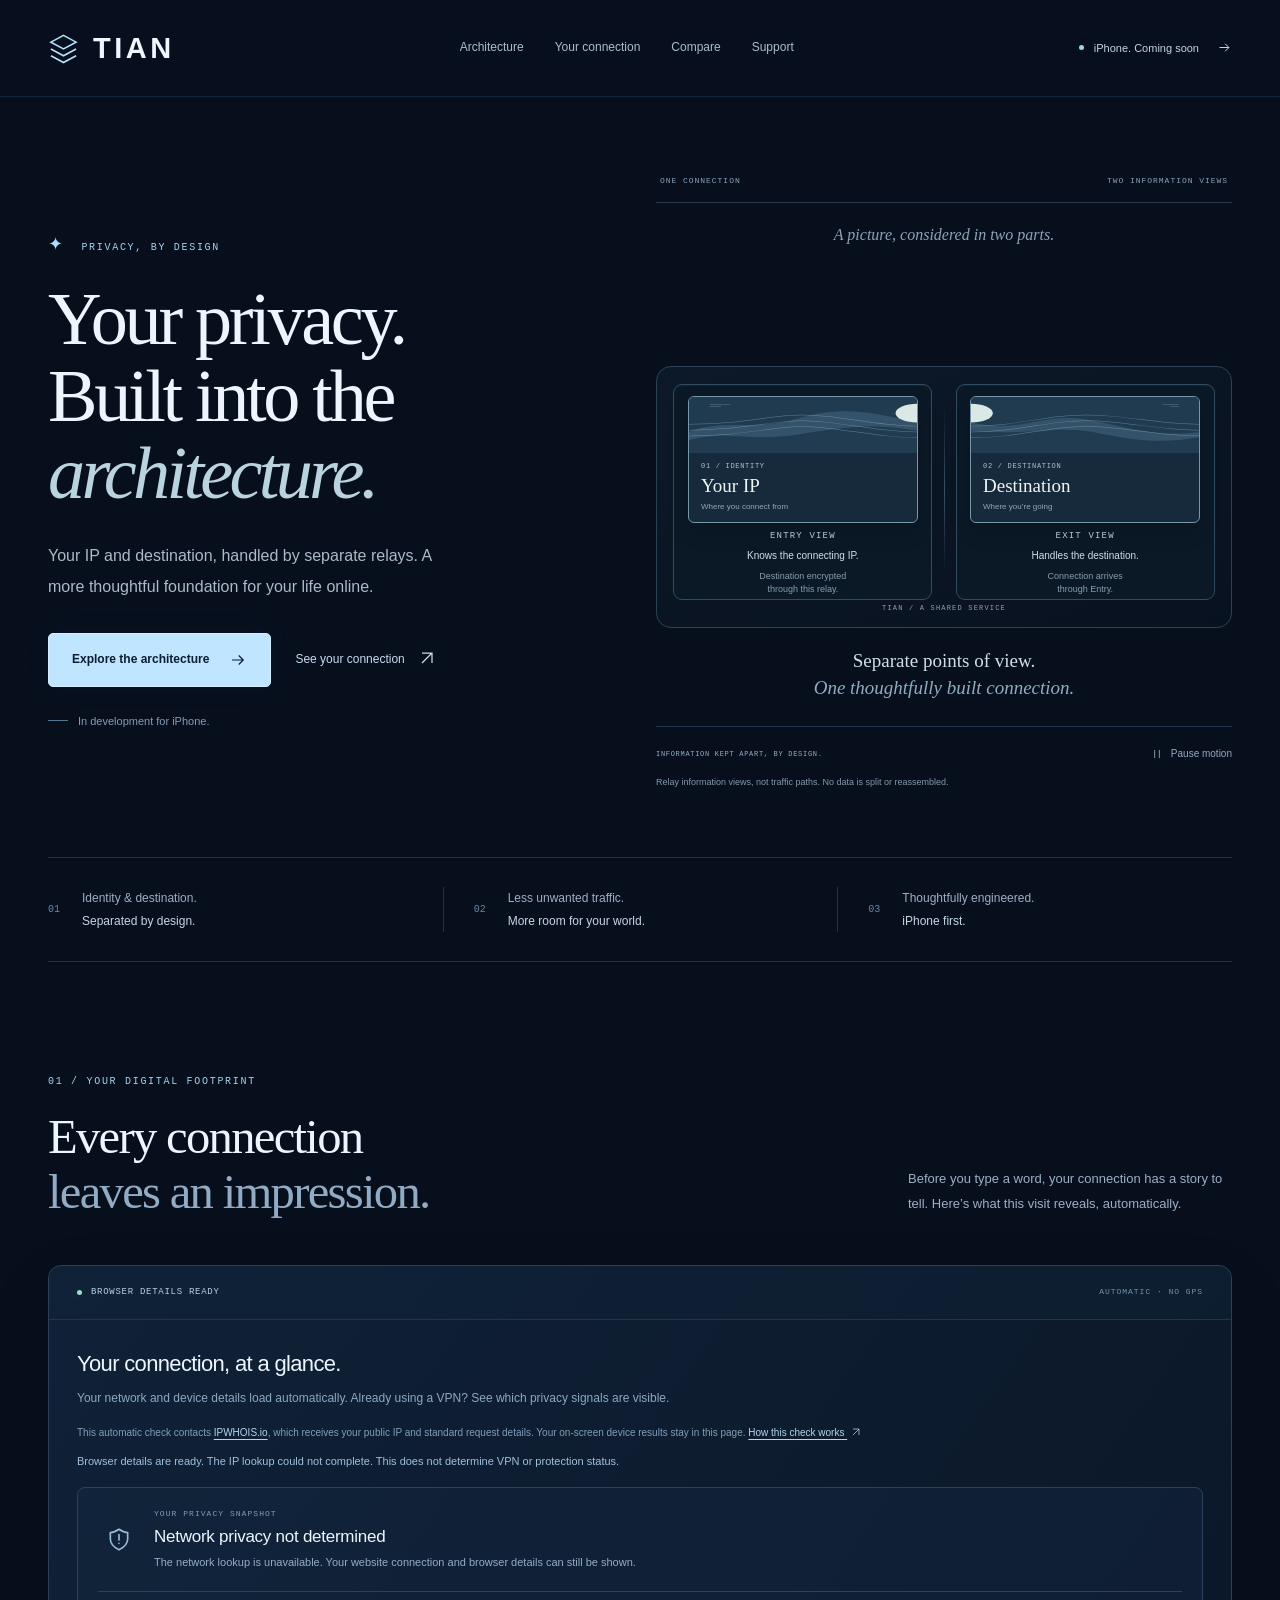
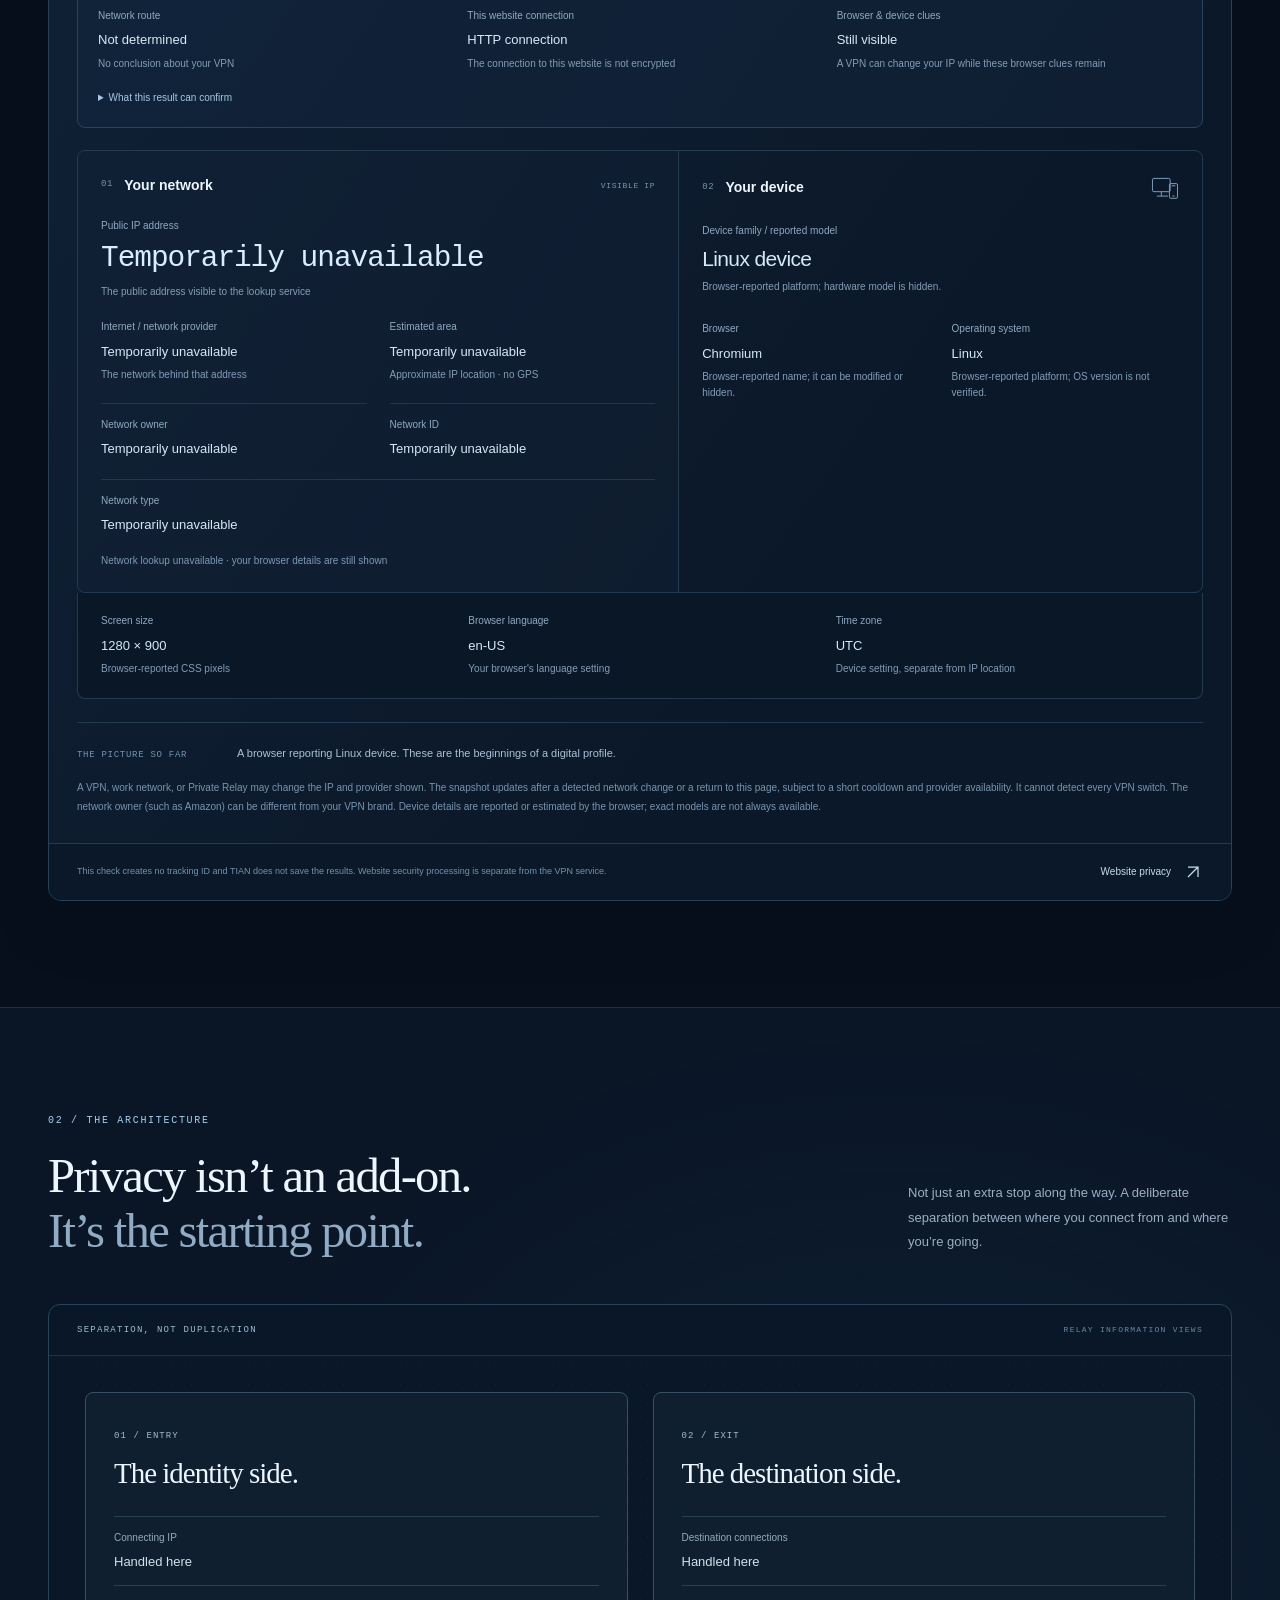
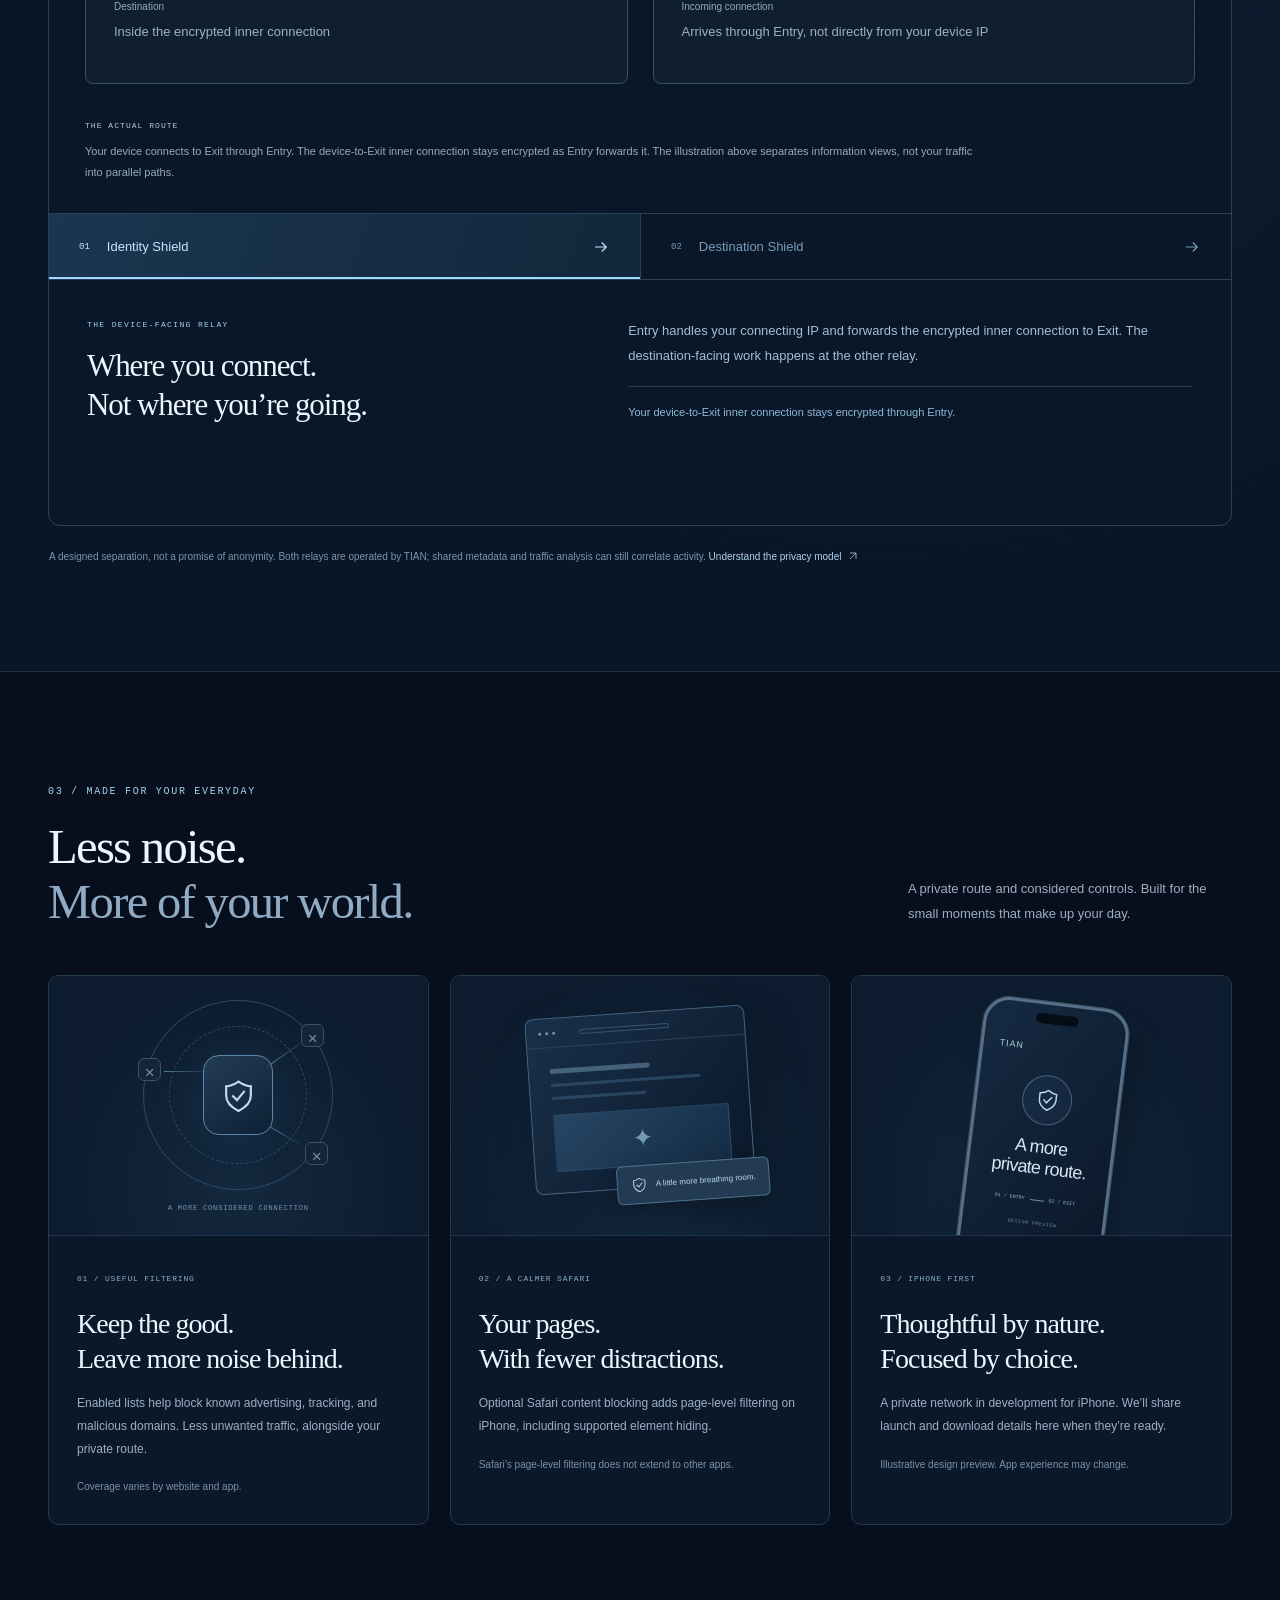
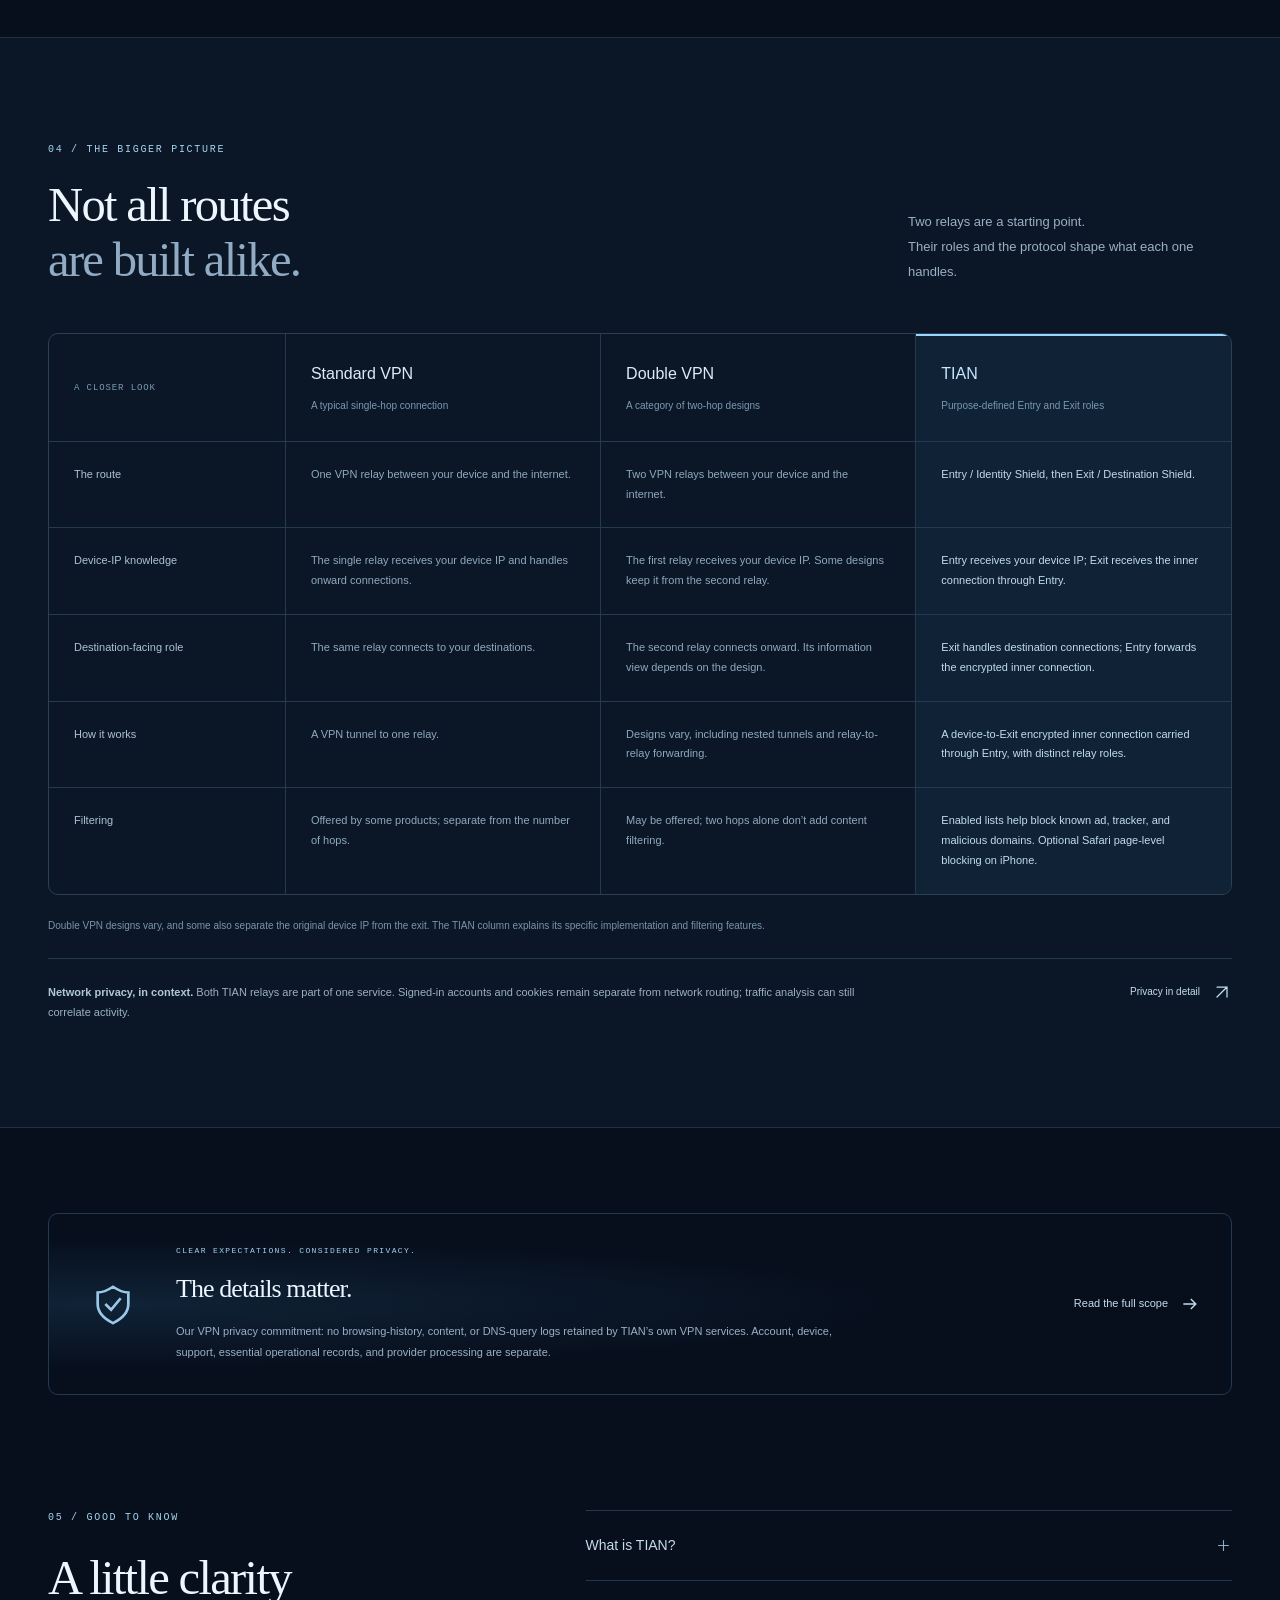
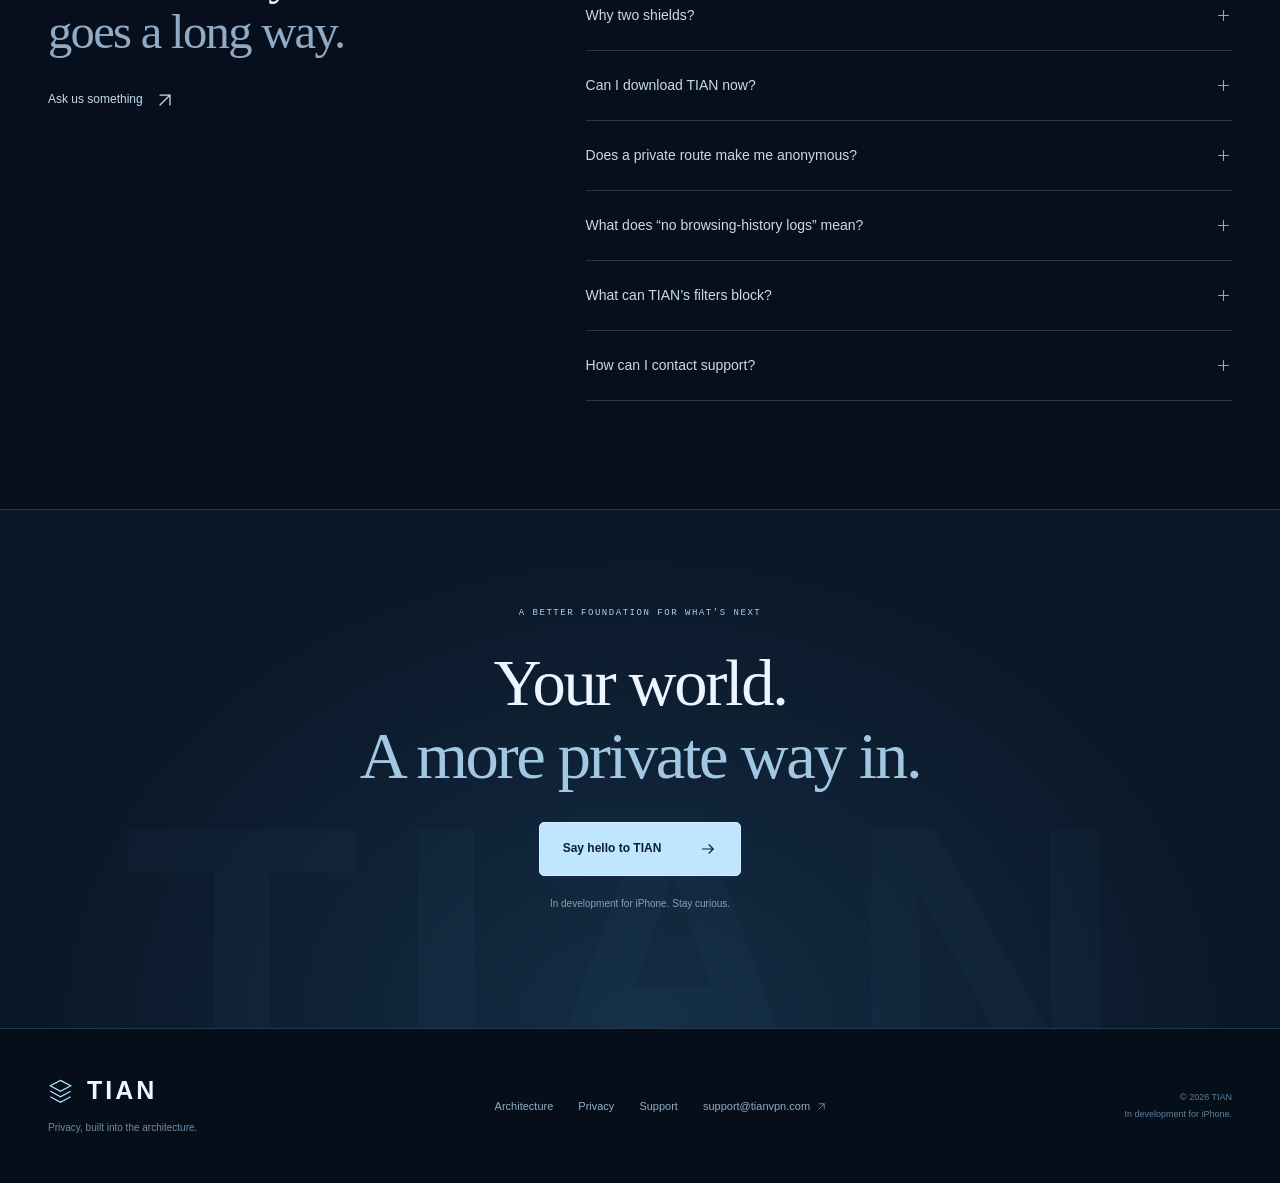
==== preview-information/index.html @ 60880a7f "Stage information-view animation and editorial typography for responsive QA" ====
<!doctype html>
<html lang="en"><head><meta name="robots" content="noindex,nofollow">
<meta charset="utf-8"><meta name="viewport" content="width=device-width,initial-scale=1"><meta name="theme-color" content="#070f1d">
<title>TIAN — Privacy, built into the architecture.</title><meta name="description" content="Your privacy, built into the architecture. Discover TIAN’s privacy-by-design network, in development for iPhone.">
<link rel="canonical" href="https://tianvpn.com/"><link rel="stylesheet" href="premium.css?v=20261021-4">
<script src="app.js?v=20261021-4" defer></script><script src="connection-device.js?v=20261021-4" defer></script><script src="connection-network.js?v=20261021-4" defer></script><script src="connection-relays.js?v=20261021-4" defer></script><script src="connection-privacy.js?v=20261021-4" defer></script><script src="connection-details.js?v=20261021-4" defer></script>
</head><body class="premium-home"><a class="skip" href="#main">Skip to content</a>
<header class="header"><div class="wrap header-inner"><a class="brand" href="./" aria-label="TIAN home"><span class="brand-mark"><svg viewBox="0 0 32 32" fill="none" aria-hidden="true"><path d="m16 3 13 7-13 7L3 10Z" stroke="currentColor" stroke-width="1.6"/><path d="m3 17 13 7 13-7M3 24l13 7 13-7" stroke="currentColor" stroke-width="1.6"/></svg></span><span>TIAN</span></a><nav class="main-nav" aria-label="Main navigation"><a href="#connection">Architecture</a><a href="#connection-details">Your connection</a><a href="#comparison">Compare</a><a href="support.html">Support</a></nav><a class="launch-status" href="#iphone"><i aria-hidden="true"></i>iPhone. Coming soon <svg viewBox="0 0 24 24" fill="none" stroke="currentColor" stroke-width="1.6" aria-hidden="true"><path d="M4 12h15m-6-6 6 6-6 6"/></svg></a><button class="nav-toggle" type="button" aria-expanded="false" aria-controls="mobile-nav" aria-label="Open navigation"><span></span><span></span></button></div><nav id="mobile-nav" class="mobile-nav" aria-label="Mobile navigation" hidden><a href="#connection">Architecture</a><a href="#connection-details">Your connection</a><a href="#comparison">Compare</a><a href="privacy.html">Privacy</a><a href="support.html">Support</a></nav></header>
<main id="main">
<section class="hero wrap" aria-labelledby="hero-title"><div class="hero-copy"><p class="eyebrow"><span class="tiny-spark" aria-hidden="true">✦</span> PRIVACY, BY DESIGN</p><h1 id="hero-title">Your privacy.<br>Built into the<br><em>architecture.</em></h1><p class="hero-lede">Your IP and destination, handled by separate relays. A more thoughtful foundation for your life online.</p><div class="actions"><a class="button" href="#connection">Explore the architecture <svg viewBox="0 0 24 24" fill="none" stroke="currentColor" stroke-width="1.6" aria-hidden="true"><path d="M4 12h15m-6-6 6 6-6 6"/></svg></a><a class="text-link" href="#connection-details">See your connection <span aria-hidden="true"><svg class="inline-arrow" width="14" height="14" viewBox="0 0 24 24" fill="none" stroke="currentColor" stroke-width="1.5" aria-hidden="true"><path d="M6 18 18 6M6 6h12v12"/></svg></span></a></div><p class="launch-note"><span class="line-mark"></span> In development for iPhone.</p></div>
<div class="hero-visual information-visual">
<figure class="information-story" aria-labelledby="information-title" aria-describedby="information-description information-caveat">
  <figcaption id="information-title" class="story-topline"><span>ONE CONNECTION</span><span>TWO INFORMATION VIEWS</span></figcaption>
  <div class="information-stage">
    <div class="story-source-label" aria-hidden="true">A picture, considered in two parts.</div>
    <div class="service-frame" aria-hidden="true"><span>TIAN / A SHARED SERVICE</span></div>
    <div class="knowledge-well well-entry"><span class="well-label">ENTRY VIEW</span><p>Knows the connecting IP.</p><small>Destination encrypted<br>through this relay.</small></div>
    <div class="knowledge-well well-exit"><span class="well-label">EXIT VIEW</span><p>Handles the destination.</p><small>Connection arrives<br>through Entry.</small></div>
    <div class="information-piece identity-piece">
      <div class="piece-picture" aria-hidden="true"><svg viewBox="0 0 220 125" preserveAspectRatio="none" fill="none"><path d="M-15 94c42-56 71-13 118-45s75-13 117 8v68H0Z" fill="#34536a"/><path d="M-15 107c50-43 66-2 124-25s79-18 111-7v50H0Z" fill="#213b51"/><path d="M0 61c52 0 79-21 110-21s74 25 110 25M0 74c50 0 80-21 110-21s74 25 110 25M0 87c50 0 80-21 110-21s74 25 110 25" stroke="#afcbd9" stroke-opacity=".45"/><path d="M220 15a21 21 0 0 0 0 42" fill="#dae8e6"/><path d="M20 16h20m-20 5h11" stroke="#c0d4dc" stroke-opacity=".4"/></svg></div>
      <div class="piece-copy"><span>01 / IDENTITY</span><strong>Your IP</strong><small>Where you connect from</small></div>
    </div>
    <div class="information-piece destination-piece">
      <div class="piece-picture" aria-hidden="true"><svg viewBox="0 0 220 125" preserveAspectRatio="none" fill="none"><path d="M0 57c48 25 68-23 111-7s63 45 124 24v51H0Z" fill="#34536a"/><path d="M0 75c50 13 82-13 120 4s66 30 112 4v42H0Z" fill="#213b51"/><path d="M0 65c45 0 73-25 110-25s72 21 110 21M0 78c45 0 73-25 110-25s72 21 110 21M0 91c45 0 73-25 110-25s72 21 110 21" stroke="#afcbd9" stroke-opacity=".45"/><path d="M0 15a21 21 0 0 1 0 42" fill="#dae8e6"/><path d="M185 16h15m-8 5h8" stroke="#c0d4dc" stroke-opacity=".4"/></svg></div>
      <div class="piece-copy"><span>02 / DESTINATION</span><strong>Destination</strong><small>Where you’re going</small></div>
    </div>
    <div class="story-divider" aria-hidden="true"></div>
  </div>
  <p id="information-description" class="story-summary">Separate points of view.<br><em>One thoughtfully built connection.</em></p>
</figure>
<div class="art-caption"><span>INFORMATION KEPT APART, BY DESIGN.</span><button class="motion-toggle" type="button" aria-pressed="false" hidden><svg viewBox="0 0 24 24" fill="none" stroke="currentColor" stroke-width="1.5" aria-hidden="true"><path d="M8 5v14M16 5v14"/></svg><span>Pause motion</span></button></div>
<p id="information-caveat" class="illustration-note">Relay information views, not traffic paths. No data is split or reassembled.</p>
</div>
</section>
<div class="principles wrap"><div><span>01</span><p>Identity &amp; destination.<br><strong>Separated by design.</strong></p></div><div><span>02</span><p>Less unwanted traffic.<br><strong>More room for your world.</strong></p></div><div><span>03</span><p>Thoughtfully engineered.<br><strong>iPhone first.</strong></p></div></div>
<section id="connection-details" class="connection-details wrap" aria-labelledby="details-title">
  <div class="details-heading">
    <div><p class="eyebrow">01 / YOUR DIGITAL FOOTPRINT</p><h2 id="details-title">Every connection<br><span>leaves an impression.</span></h2></div>
    <p>Before you type a word, your connection has a story to tell. Here’s what this visit reveals, automatically.</p>
  </div>
  <div class="details-card reveal">
    <div class="details-card-top"><span class="details-badge"><i aria-hidden="true"></i><span id="details-badge">LIVE CONNECTION CHECK</span></span><span class="details-card-label">AUTOMATIC · NO GPS</span></div>
    <div class="details-intro">
      <div><h3>Your connection, at a glance.</h3><p>Your network and device details load automatically. Already using a VPN? See which privacy signals are visible.</p></div>
      
    </div>
    <p id="details-disclosure" class="details-disclosure">This automatic check contacts <a href="https://ipwhois.io/privacy" rel="noreferrer">IPWHOIS.io</a>, which receives your public IP and standard request details. Your on-screen device results stay in this page. <a href="privacy.html#connection-preview">How this check works <svg class="inline-arrow" width="14" height="14" viewBox="0 0 24 24" fill="none" stroke="currentColor" stroke-width="1.5" aria-hidden="true"><path d="M6 18 18 6M6 6h12v12"/></svg></a></p>
    <p id="details-status" class="details-status" role="status" aria-live="polite" aria-atomic="true"></p>
    <div id="connection-results" class="connection-results" aria-busy="true">
      <div id="details-privacy" class="connection-privacy" data-tone="neutral" aria-labelledby="detail-privacy-label">
        <div class="privacy-summary-heading">
          <span class="privacy-symbol" aria-hidden="true"><svg width="26" height="26" viewBox="0 0 24 24" fill="none" stroke="currentColor" stroke-width="1.5" stroke-linecap="round" stroke-linejoin="round"><path d="M12 3c3 2 5 3 8 3v6c0 5-4 8-8 10-4-2-8-5-8-10V6c3 0 5-1 8-3Z"/><path d="M12 8v5m0 3h.01"/></svg></span>
          <div><p class="privacy-kicker">YOUR PRIVACY SNAPSHOT</p><h4 id="detail-privacy-label">Checking your network…</h4><p id="detail-privacy-summary">Reading the connection used for this visit.</p></div>
        </div>
        <dl class="privacy-signal-grid">
          <div><dt>Network route</dt><dd><span id="detail-route">Checking…</span><small id="detail-route-note">Looking for a recognized server or privacy service</small></dd></div>
          <div><dt>This website connection</dt><dd><span id="detail-transport">Checking…</span><small id="detail-transport-note"></small></dd></div>
          <div><dt>Browser &amp; device clues</dt><dd><span id="detail-clues">Checking…</span><small id="detail-clues-note"></small></dd></div>
        </dl>
        <details class="privacy-method"><summary>What this result can confirm</summary><p id="detail-evidence">Waiting for network details.</p><p>This snapshot identifies the route used for the IP lookup. VPN encryption, DNS, leak blocking, and traffic from other apps need separate checks. An ordinary provider address can also be used by a VPN.</p></details>
      </div>
      <div class="connection-snapshot">
        <div class="network-summary">
          <div class="signal-heading"><span class="signal-index">01</span><h4>Your network</h4><span class="signal-tag">VISIBLE IP</span></div>
          <dl class="network-details">
            <div class="signal-ip"><dt>Public IP address</dt><dd><span id="detail-ip">Checking…</span><small id="detail-ip-note">The public address visible to the lookup service</small></dd></div>
            <div><dt>Internet / network provider</dt><dd><span id="detail-provider">Checking…</span><small id="detail-provider-note">The network behind that address</small></dd></div>
            <div><dt>Estimated area</dt><dd><span id="detail-location">Checking…</span><small>Approximate IP location · no GPS</small></dd></div>
            <div class="network-metadata"><dt>Network owner</dt><dd id="detail-organization">Not available</dd></div>
            <div class="network-metadata"><dt>Network ID</dt><dd id="detail-asn">Not available</dd></div>
            <div class="network-metadata network-type"><dt>Network type</dt><dd id="detail-network-type">Not available</dd></div>
          </dl>
          <p id="details-network-status" class="network-status"></p>
        </div>
        <div class="device-summary">
          <div class="signal-heading"><span class="signal-index">02</span><h4>Your device</h4><svg width="38" height="32" viewBox="0 0 38 32" fill="none" stroke="currentColor" stroke-width="1.3" aria-hidden="true"><rect x="2" y="3" width="24" height="18" rx="2"/><path d="M8 27h15M14 21v6"/><rect x="25" y="10" width="11" height="20" rx="2"/><path d="M28 13h5M29 27h3"/></svg></div>
          <dl class="device-identity"><div><dt>Device family / reported model</dt><dd><span id="detail-device">Checking…</span><small id="detail-device-note">Shown when the browser supplies enough information</small></dd></div></dl>
          <dl class="device-basics">
            <div><dt>Browser</dt><dd><span id="detail-browser">Checking…</span><small id="detail-browser-note"></small></dd></div>
            <div><dt>Operating system</dt><dd><span id="detail-os">Checking…</span><small id="detail-os-note"></small></dd></div>
          </dl>
        </div>
      </div>
      <dl id="browser-details" class="browser-details">
        <div><dt>Screen size</dt><dd><span id="detail-screen">Checking…</span><small>Browser-reported CSS pixels</small></dd></div>
        <div><dt>Browser language</dt><dd><span id="detail-language">Checking…</span><small>Your browser's language setting</small></dd></div>
        <div><dt>Time zone</dt><dd><span id="detail-timezone">Checking…</span><small>Device setting, separate from IP location</small></dd></div>
      </dl>
      <div class="details-insight"><span class="signal-index">THE PICTURE SO FAR</span><p id="details-insight"></p></div>
      <p class="network-note">A VPN, work network, or Private Relay may change the IP and provider shown. The snapshot updates after a detected network change or a return to this page, subject to a short cooldown and provider availability. It cannot detect every VPN switch. The network owner (such as Amazon) can be different from your VPN brand. Device details are reported or estimated by the browser; exact models are not always available.</p>
    </div>
    <noscript><style>#connection-results{display:none!important}</style><p class="details-noscript">Enable JavaScript to see the automatic connection check. No lookup runs while JavaScript is disabled.</p></noscript>
    <div class="details-footnote"><p>This check creates no tracking ID and TIAN does not save the results. Website security processing is separate from the VPN service.</p><a class="text-link" href="privacy.html#connection-preview">Website privacy <svg class="inline-arrow" width="14" height="14" viewBox="0 0 24 24" fill="none" stroke="currentColor" stroke-width="1.5" aria-hidden="true"><path d="M6 18 18 6M6 6h12v12"/></svg></a></div>
  </div>
</section>
<section id="connection" class="architecture-section" aria-labelledby="architecture-title"><div class="wrap"><div class="section-heading"><div><p class="eyebrow">02 / THE ARCHITECTURE</p><h2 id="architecture-title">Privacy isn’t an add-on.<br><span>It’s the starting point.</span></h2></div><p>Not just an extra stop along the way. A deliberate separation between where you connect from and where you’re going.</p></div>
<div class="architecture-board reveal"><div class="route-topline"><span>SEPARATION, NOT DUPLICATION</span><span class="schematic-label">RELAY INFORMATION VIEWS</span></div>
<div class="knowledge-comparison">
  <div class="knowledge-card"><span class="knowledge-number">01 / ENTRY</span><h3>The identity side.</h3><dl><div><dt>Connecting IP</dt><dd>Handled here</dd></div><div><dt>Destination</dt><dd class="knowledge-muted">Inside the encrypted inner connection</dd></div></dl></div>
  <div class="knowledge-card"><span class="knowledge-number">02 / EXIT</span><h3>The destination side.</h3><dl><div><dt>Destination connections</dt><dd>Handled here</dd></div><div><dt>Incoming connection</dt><dd class="knowledge-muted">Arrives through Entry, not directly from your device IP</dd></div></dl></div>
</div><p class="transport-caption"><span>THE ACTUAL ROUTE</span>Your device connects to Exit through Entry. The device-to-Exit inner connection stays encrypted as Entry forwards it. The illustration above separates information views, not your traffic into parallel paths.</p>
<div class="architecture-tabs" role="tablist" aria-label="Explore each relay view"><button id="tab-entry" role="tab" type="button" aria-selected="true" aria-controls="architecture-panel" data-shield="entry"><span>01</span> Identity Shield <svg viewBox="0 0 24 24" fill="none" stroke="currentColor" stroke-width="1.6" aria-hidden="true"><path d="M4 12h15m-6-6 6 6-6 6"/></svg></button><button id="tab-exit" role="tab" type="button" aria-selected="false" tabindex="-1" aria-controls="architecture-panel" data-shield="exit"><span>02</span> Destination Shield <svg viewBox="0 0 24 24" fill="none" stroke="currentColor" stroke-width="1.6" aria-hidden="true"><path d="M4 12h15m-6-6 6 6-6 6"/></svg></button></div>
<div id="architecture-panel" class="architecture-panel" role="tabpanel" tabindex="0" aria-labelledby="tab-entry"><div><p class="eyebrow" id="shield-kicker">THE DEVICE-FACING RELAY</p><h3 id="shield-title">Where you connect.<br>Not where you’re going.</h3></div><div><p id="shield-description">Entry handles your connecting IP and forwards the encrypted inner connection to Exit. The destination-facing work happens at the other relay.</p><p class="shield-detail" id="shield-detail">Your device-to-Exit inner connection stays encrypted through Entry.</p></div></div></div>
<p class="architecture-boundary">A designed separation, not a promise of anonymity. Both relays are operated by TIAN; shared metadata and traffic analysis can still correlate activity. <a href="privacy.html#vpn-privacy">Understand the privacy model <svg class="inline-arrow" width="14" height="14" viewBox="0 0 24 24" fill="none" stroke="currentColor" stroke-width="1.5" aria-hidden="true"><path d="M6 18 18 6M6 6h12v12"/></svg></a></p></div></section>
<section id="iphone" class="experience wrap" aria-labelledby="experience-title"><div class="section-heading"><div><p class="eyebrow">03 / MADE FOR YOUR EVERYDAY</p><h2 id="experience-title">Less noise.<br><span>More of your world.</span></h2></div><p>A private route and considered controls. Built for the small moments that make up your day.</p></div><div class="experience-grid"><article class="feature-card feature-primary reveal"><div class="feature-art filter-art" aria-hidden="true"><div class="filter-orbit"></div><div class="filter-core"><svg viewBox="0 0 24 24" fill="none" stroke="currentColor" stroke-width="1.4" aria-hidden="true"><path d="M12 3c3 2 5 3 8 3v6c0 5-4 8-8 10-4-2-8-5-8-10V6c3 0 5-1 8-3Z"/><path d="m8 12 3 3 5-6"/></svg></div><span class="filter-dot dot-a">×</span><span class="filter-dot dot-b">×</span><span class="filter-dot dot-c">×</span><span class="filter-line line-a"></span><span class="filter-line line-b"></span><span class="filter-line line-c"></span><span class="filter-label">A MORE CONSIDERED CONNECTION</span></div><div class="feature-copy"><span class="feature-index">01 / USEFUL FILTERING</span><h3>Keep the good.<br>Leave more noise behind.</h3><p>Enabled lists help block known advertising, tracking, and malicious domains. Less unwanted traffic, alongside your private route.</p><small>Coverage varies by website and app.</small></div></article><article class="feature-card reveal"><div class="feature-art safari-art" aria-hidden="true"><div class="browser-sketch"><div class="sketch-toolbar"><i></i><i></i><i></i><span></span></div><div class="sketch-body"><span class="sketch-heading"></span><span class="sketch-line"></span><span class="sketch-line short"></span><div class="sketch-picture"><span>✦</span></div></div><div class="sketch-clean"><svg viewBox="0 0 24 24" fill="none" stroke="currentColor" stroke-width="1.4" aria-hidden="true"><path d="M12 3c3 2 5 3 8 3v6c0 5-4 8-8 10-4-2-8-5-8-10V6c3 0 5-1 8-3Z"/><path d="m8 12 3 3 5-6"/></svg><span>A little more breathing room.</span></div></div></div><div class="feature-copy"><span class="feature-index">02 / A CALMER SAFARI</span><h3>Your pages.<br>With fewer distractions.</h3><p>Optional Safari content blocking adds page-level filtering on iPhone, including supported element hiding.</p><small>Safari’s page-level filtering does not extend to other apps.</small></div></article><article class="feature-card phone-feature reveal"><div class="feature-art phone-art" aria-hidden="true"><div class="mini-phone"><div class="mini-island"></div><span class="mini-brand">TIAN</span><div class="mini-shield"><svg viewBox="0 0 24 24" fill="none" stroke="currentColor" stroke-width="1.4" aria-hidden="true"><path d="M12 3c3 2 5 3 8 3v6c0 5-4 8-8 10-4-2-8-5-8-10V6c3 0 5-1 8-3Z"/><path d="m8 12 3 3 5-6"/></svg></div><p>A more<br>private route.</p><div class="mini-relays"><span>01 / ENTRY</span><i></i><span>02 / EXIT</span></div><span class="mini-foot">DESIGN PREVIEW</span></div></div><div class="feature-copy"><span class="feature-index">03 / IPHONE FIRST</span><h3>Thoughtful by nature.<br>Focused by choice.</h3><p>A private network in development for iPhone. We’ll share launch and download details here when they’re ready.</p><small>Illustrative design preview. App experience may change.</small></div></article></div></section>
<section id="comparison" class="comparison-section" aria-labelledby="comparison-title"><div class="wrap"><div class="section-heading"><div><p class="eyebrow">04 / THE BIGGER PICTURE</p><h2 id="comparison-title">Not all routes<br><span>are built alike.</span></h2></div><p>Two relays are a starting point.<br>Their roles and the protocol shape what each one handles.</p></div><div class="comparison-table-wrap"><table class="comparison-table" role="table" aria-describedby="comparison-note"><caption>TIAN, standard single-hop VPNs, and double VPN designs</caption><thead role="rowgroup"><tr role="row"><th role="columnheader" scope="col">A closer look</th><th role="columnheader" scope="col" id="compare-standard">Standard VPN<small>A typical single-hop connection</small></th><th role="columnheader" scope="col" id="compare-double">Double VPN<small>A category of two-hop designs</small></th><th role="columnheader" scope="col" id="compare-tian" class="compare-tian">TIAN<small>Purpose-defined Entry and Exit roles</small></th></tr></thead><tbody role="rowgroup"><tr role="row"><th role="rowheader" scope="row" id="compare-row-route">The route</th><td role="cell" headers="compare-standard compare-row-route" data-label="Standard VPN" class="compare-standard">One VPN relay between your device and the internet.</td><td role="cell" headers="compare-double compare-row-route" data-label="Double VPN" class="compare-double">Two VPN relays between your device and the internet.</td><td role="cell" headers="compare-tian compare-row-route" data-label="TIAN" class="compare-tian">Entry / Identity Shield, then Exit / Destination Shield.</td></tr><tr role="row"><th role="rowheader" scope="row" id="compare-row-device">Device-IP knowledge</th><td role="cell" headers="compare-standard compare-row-device" data-label="Standard VPN" class="compare-standard">The single relay receives your device IP and handles onward connections.</td><td role="cell" headers="compare-double compare-row-device" data-label="Double VPN" class="compare-double">The first relay receives your device IP. Some designs keep it from the second relay.</td><td role="cell" headers="compare-tian compare-row-device" data-label="TIAN" class="compare-tian">Entry receives your device IP; Exit receives the inner connection through Entry.</td></tr><tr role="row"><th role="rowheader" scope="row" id="compare-row-destination">Destination-facing role</th><td role="cell" headers="compare-standard compare-row-destination" data-label="Standard VPN" class="compare-standard">The same relay connects to your destinations.</td><td role="cell" headers="compare-double compare-row-destination" data-label="Double VPN" class="compare-double">The second relay connects onward. Its information view depends on the design.</td><td role="cell" headers="compare-tian compare-row-destination" data-label="TIAN" class="compare-tian">Exit handles destination connections; Entry forwards the encrypted inner connection.</td></tr><tr role="row"><th role="rowheader" scope="row" id="compare-row-design">How it works</th><td role="cell" headers="compare-standard compare-row-design" data-label="Standard VPN" class="compare-standard">A VPN tunnel to one relay.</td><td role="cell" headers="compare-double compare-row-design" data-label="Double VPN" class="compare-double">Designs vary, including nested tunnels and relay-to-relay forwarding.</td><td role="cell" headers="compare-tian compare-row-design" data-label="TIAN" class="compare-tian">A device-to-Exit encrypted inner connection carried through Entry, with distinct relay roles.</td></tr><tr role="row"><th role="rowheader" scope="row" id="compare-row-filtering">Filtering</th><td role="cell" headers="compare-standard compare-row-filtering" data-label="Standard VPN" class="compare-standard">Offered by some products; separate from the number of hops.</td><td role="cell" headers="compare-double compare-row-filtering" data-label="Double VPN" class="compare-double">May be offered; two hops alone don’t add content filtering.</td><td role="cell" headers="compare-tian compare-row-filtering" data-label="TIAN" class="compare-tian">Enabled lists help block known ad, tracker, and malicious domains. Optional Safari page-level blocking on iPhone.</td></tr></tbody></table></div><p id="comparison-note" class="comparison-note">Double VPN designs vary, and some also separate the original device IP from the exit. The TIAN column explains its specific implementation and filtering features.</p><div class="comparison-context"><p><strong>Network privacy, in context.</strong> Both TIAN relays are part of one service. Signed-in accounts and cookies remain separate from network routing; traffic analysis can still correlate activity.</p><a class="text-link" href="privacy.html#vpn-privacy">Privacy in detail <svg class="icon" width="16" height="16" viewBox="0 0 24 24" fill="none" stroke="currentColor" stroke-width="1.5" stroke-linecap="round" stroke-linejoin="round" aria-hidden="true"><path d="M6 18 18 6M6 6h12v12"/></svg></a></div></div></section>
<section class="privacy-promise wrap reveal" aria-labelledby="promise-title"><span class="promise-icon"><svg viewBox="0 0 24 24" fill="none" stroke="currentColor" stroke-width="1.4" aria-hidden="true"><path d="M12 3c3 2 5 3 8 3v6c0 5-4 8-8 10-4-2-8-5-8-10V6c3 0 5-1 8-3Z"/><path d="m8 12 3 3 5-6"/></svg></span><div><p class="eyebrow">CLEAR EXPECTATIONS. CONSIDERED PRIVACY.</p><h2 id="promise-title">The details matter.</h2><p>Our VPN privacy commitment: no browsing-history, content, or DNS-query logs retained by TIAN’s own VPN services. Account, device, support, essential operational records, and provider processing are separate.</p></div><a class="text-link" href="privacy.html#vpn-privacy">Read the full scope <svg viewBox="0 0 24 24" fill="none" stroke="currentColor" stroke-width="1.6" aria-hidden="true"><path d="M4 12h15m-6-6 6 6-6 6"/></svg></a></section>
<section id="questions" class="faq wrap" aria-labelledby="faq-title"><div class="faq-heading"><p class="eyebrow">05 / GOOD TO KNOW</p><h2 id="faq-title">A little clarity<br><span>goes a long way.</span></h2><a class="text-link" href="support.html">Ask us something <svg class="icon " width="24" height="24" viewBox="0 0 24 24" fill="none" stroke="currentColor" stroke-width="1.5" stroke-linecap="round" stroke-linejoin="round" aria-hidden="true"><path d="M6 18 18 6M6 6h12v12"/></svg></a></div><div class="questions">
<details><summary>What is TIAN? <svg class="icon " width="24" height="24" viewBox="0 0 24 24" fill="none" stroke="currentColor" stroke-width="1.5" stroke-linecap="round" stroke-linejoin="round" aria-hidden="true"><path d="M12 5v14M5 12h14"/></svg></summary><p>TIAN is a private network in development for iPhone. Its two-shield design separates the entry and exit roles of your internet connection.</p></details>
<details><summary>Why two shields? <svg class="icon " width="24" height="24" viewBox="0 0 24 24" fill="none" stroke="currentColor" stroke-width="1.5" stroke-linecap="round" stroke-linejoin="round" aria-hidden="true"><path d="M12 5v14M5 12h14"/></svg></summary><p>Identity Shield / Entry handles the device-facing connection. Destination Shield / Exit handles connections onward to the internet. The device-to-Exit inner connection remains encrypted as Entry forwards it. This separates the information each relay needs for its role.</p></details>
<details><summary>Can I download TIAN now? <svg class="icon " width="24" height="24" viewBox="0 0 24 24" fill="none" stroke="currentColor" stroke-width="1.5" stroke-linecap="round" stroke-linejoin="round" aria-hidden="true"><path d="M12 5v14M5 12h14"/></svg></summary><p>TIAN is in development for iPhone. We’ll share the public launch date and download details here when they’re ready.</p></details>
<details><summary>Does a private route make me anonymous? <svg class="icon " width="24" height="24" viewBox="0 0 24 24" fill="none" stroke="currentColor" stroke-width="1.5" stroke-linecap="round" stroke-linejoin="round" aria-hidden="true"><path d="M12 5v14M5 12h14"/></svg></summary><p>A private network route separates network information. Signed-in accounts, cookies, and browser characteristics are separate ways websites recognize you. Both TIAN relays are part of one service, and traffic analysis can still correlate activity. Our <a href="privacy.html">privacy overview</a> explains this context.</p></details>
<details><summary>What does “no browsing-history logs” mean? <svg class="icon " width="24" height="24" viewBox="0 0 24 24" fill="none" stroke="currentColor" stroke-width="1.5" stroke-linecap="round" stroke-linejoin="round" aria-hidden="true"><path d="M12 5v14M5 12h14"/></svg></summary><p>It refers to browsing-history, content, and DNS-query logs retained by TIAN’s own VPN services. Account, device, support, and essential operational records are separate. External service providers handle the information needed to deliver their services under their own policies. See <a href="privacy.html#vpn-privacy">the full scope</a>.</p></details>
<details><summary>What can TIAN’s filters block? <svg class="icon " width="24" height="24" viewBox="0 0 24 24" fill="none" stroke="currentColor" stroke-width="1.5" stroke-linecap="round" stroke-linejoin="round" aria-hidden="true"><path d="M12 5v14M5 12h14"/></svg></summary><p>Enabled domain lists help block connections to known advertising, tracking, and malicious domains. Coverage varies by website and app. Optional Safari content blocking adds page-request filtering and supported element hiding in Safari on iPhone. It does not add Safari’s page-level filtering to Chrome or other apps.</p></details>
<details><summary>How can I contact support? <svg class="icon " width="24" height="24" viewBox="0 0 24 24" fill="none" stroke="currentColor" stroke-width="1.5" stroke-linecap="round" stroke-linejoin="round" aria-hidden="true"><path d="M12 5v14M5 12h14"/></svg></summary><p>Email <a href="mailto:support@tianvpn.com">support@tianvpn.com</a>. Existing testers can include their app build, iOS version, and the error shown. Please leave out passwords, recovery codes, payment details, and browsing history.</p></details>
</div></section>
<section class="closing"><div class="wrap"><p class="eyebrow">A BETTER FOUNDATION FOR WHAT’S NEXT</p><h2>Your world.<br><span>A more private way in.</span></h2><a class="button" href="support.html">Say hello to TIAN <svg viewBox="0 0 24 24" fill="none" stroke="currentColor" stroke-width="1.6" aria-hidden="true"><path d="M4 12h15m-6-6 6 6-6 6"/></svg></a><p class="closing-note">In development for iPhone. Stay curious.</p></div><span class="closing-watermark" aria-hidden="true">TIAN</span></section>
</main><footer class="footer"><div class="wrap footer-inner"><div><a class="brand" href="./" aria-label="TIAN home"><span class="brand-mark"><svg viewBox="0 0 32 32" fill="none" aria-hidden="true"><path d="m16 3 13 7-13 7L3 10Z" stroke="currentColor" stroke-width="1.6"/><path d="m3 17 13 7 13-7M3 24l13 7 13-7" stroke="currentColor" stroke-width="1.6"/></svg></span>TIAN</a><p>Privacy, built into the architecture.</p></div><nav aria-label="Footer navigation"><a href="#connection">Architecture</a><a href="privacy.html">Privacy</a><a href="support.html">Support</a><a href="mailto:support@tianvpn.com">support@tianvpn.com <svg class="inline-arrow" width="14" height="14" viewBox="0 0 24 24" fill="none" stroke="currentColor" stroke-width="1.5" aria-hidden="true"><path d="M6 18 18 6M6 6h12v12"/></svg></a></nav><p class="copyright">© 2026 TIAN<br>In development for iPhone.</p></div></footer></body></html>
---- preview-information/premium.css ----
/* TIAN / Architecture edition. All artwork and motion are local, with no external assets. */
:root{--bg:#070f1d;--surface:#0c192b;--panel:#101f32;--text:#edf6ff;--muted:#9cafc4;--faint:#718ba5;--blue:#9ed7ff;--line:#203249;--mono:ui-monospace,SFMono-Regular,Consolas,monospace;color-scheme:dark}
*{box-sizing:border-box}html{scroll-behavior:smooth;scroll-padding-top:106px}body{margin:0;background:var(--bg);color:var(--text);font:15px/1.65 -apple-system,BlinkMacSystemFont,"Segoe UI",sans-serif;-webkit-font-smoothing:antialiased}button,a{-webkit-tap-highlight-color:transparent}button,input{font:inherit}button{color:inherit}a{color:inherit;text-decoration:none}button,a,summary{touch-action:manipulation}button{cursor:pointer}button:disabled{cursor:wait}svg{vertical-align:middle;flex-shrink:0}button svg,.button svg,.text-link svg{width:20px;height:20px}p,h1,h2,h3,h4{margin:0}p{color:var(--muted)}a:focus-visible,button:focus-visible,summary:focus-visible,[tabindex]:focus-visible{outline:2px solid var(--blue);outline-offset:6px;border-radius:4px}::selection{background:#70baff;color:#061222}[hidden]{display:none!important}.wrap{width:min(1240px,calc(100% - 96px));margin-inline:auto}.skip{position:fixed;top:8px;left:8px;transform:translateY(-160%);z-index:100;padding:12px 20px;background:var(--blue);color:var(--bg)}.skip:focus{transform:none}
.header{position:relative;z-index:20;border-bottom:1px solid #14253b;background:#070f1de8}.header-inner{height:96px;display:flex;align-items:center;gap:40px;justify-content:space-between}.brand{display:inline-flex;align-items:center;gap:14px;font-size:29px;font-weight:650;letter-spacing:.12em;color:#eef6ff;line-height:1}.brand-mark svg{width:31px;height:34px;color:#b5e4ff}.main-nav{display:flex;align-items:center;gap:31px;margin-left:auto;margin-right:auto}.main-nav a{font-size:12px;color:#aabed0;position:relative}.main-nav a:after{content:"";position:absolute;bottom:-8px;left:0;width:100%;height:1px;background:var(--blue);transform:scaleX(0);transform-origin:left;transition:transform .25s}.main-nav a:hover{color:white}.main-nav a:hover:after{transform:scaleX(1)}.launch-status{display:flex;align-items:center;gap:10px;font-size:11px;white-space:nowrap;color:#c3d6e6;padding:10px 0}.launch-status i,.details-badge i{height:5px;width:5px;background:#9fdbcb;border-radius:50%;box-shadow:0 0 12px #7ae6c233}.launch-status svg{width:15px;height:15px;margin-left:8px}.nav-toggle{display:none;background:transparent;border:0;width:42px;height:42px;padding:10px}.nav-toggle span{display:block;height:1px;background:#d2e9f7;margin:6px 0;transition:transform .2s}.mobile-nav{padding:12px 24px 24px;border-top:1px solid var(--line)}.mobile-nav a{display:block;padding:11px 0;color:var(--muted)}
.eyebrow{font:10px/1.6 var(--mono);letter-spacing:.17em;color:#a4d2ef;margin-bottom:25px}.tiny-spark{font:18px/1 sans-serif;display:inline-block;margin-right:9px;color:#acdeff}.hero{display:grid;grid-template-columns:1fr 1fr;align-items:center;gap:0;padding-block:82px 56px;min-height:690px;position:relative}.hero-copy{z-index:2}.hero h1{font-size:clamp(55px,5.65vw,82px);font-weight:460;line-height:1.055;letter-spacing:-.065em;max-width:650px}.hero h1 em{font-style:normal;background:linear-gradient(100deg,#e0f2ff 5%,#9dd6ff 60%,#6ca5e0);-webkit-background-clip:text;background-clip:text;color:transparent}.hero-lede{font-size:16px;line-height:1.9;max-width:410px;margin-top:29px;color:#a4b9cd}.actions{display:flex;align-items:center;gap:24px;flex-wrap:wrap;margin-top:31px}.button{display:inline-flex;align-items:center;justify-content:center;gap:20px;padding:16px 23px;background:#c0e5ff;color:#0b1d32;border:1px solid #d4edff;border-radius:5px;font-size:12px;font-weight:620;box-shadow:0 0 30px #79bfff0b;transition:background .2s,transform .2s,box-shadow .2s}.button:hover{background:#e4f4ff;transform:translateY(-2px);box-shadow:0 5px 25px #66acdd20}.button svg{width:18px;height:18px}.text-link{display:inline-flex;align-items:center;gap:12px;font-size:12px;color:#c5dcee;line-height:1.6}.text-link:hover{color:#fff}.text-link svg,.text-link span{transition:transform .2s}.text-link:hover svg,.text-link:hover span{transform:translate(3px,-1px)}.launch-note{font-size:11px;color:#839db5;margin-top:25px;display:flex;align-items:center;gap:10px}.line-mark{width:20px;height:1px;background:#557895}.hero-visual{width:calc(100% + 64px);margin-left:-28px;position:relative;align-self:center}.architecture-art{display:block;width:100%;height:auto;overflow:visible}.art-caption{display:flex;align-items:center;justify-content:space-between;margin:-25px 25px 0 42px;padding-top:16px;border-top:1px solid #21374d;gap:16px}.art-caption>span{font:8px/1.6 var(--mono);letter-spacing:.16em;color:#94aec4}.motion-toggle{display:flex;align-items:center;gap:7px;padding:7px 0;background:none;border:0;color:#90abc2;font-size:10px}.motion-toggle:hover{color:#e0f2ff}.motion-toggle svg{width:14px;height:14px}.illustration-note{font-size:9px;color:#6f8ba4;margin:6px 0 0 42px}.gate{transform-box:fill-box;transform-origin:center}.motion-enabled .gate-entry{animation:float-entry 9s ease-in-out infinite}.motion-enabled .gate-exit{animation:float-entry 9s ease-in-out -4.5s infinite}.motion-enabled .art-packet{animation:packet 5s linear infinite}.motion-enabled .art-orbit{animation:glimmer 5s ease-in-out infinite}.principles{display:grid;grid-template-columns:repeat(3,1fr);padding:29px 0;border-top:1px solid var(--line);border-bottom:1px solid var(--line)}.principles>div{display:flex;gap:22px;align-items:center;padding-left:30px;border-left:1px solid var(--line)}.principles>div:first-child{border:0;padding-left:0}.principles>div>span{font:10px var(--mono);color:#6688a5}.principles p{font-size:12px;line-height:1.9}.principles strong{font-weight:450;color:#c5d6e6}
.section-heading,.details-heading{display:flex;justify-content:space-between;align-items:end;gap:50px;margin-bottom:46px}.section-heading h2,.details-heading h2,.faq h2{font-size:clamp(34px,3.8vw,52px);font-weight:460;line-height:1.12;letter-spacing:-.045em}.section-heading h2 span,.details-heading h2 span,.faq h2 span{color:#91abc4}.section-heading>p,.details-heading>p{max-width:324px;font-size:13px;line-height:1.9;padding-bottom:3px}.section-heading .eyebrow,.details-heading .eyebrow{margin-bottom:20px}
/* The automatic connection snapshot uses real values; placeholder states are never branded as protection. */
.connection-details{padding-block:112px 106px}.details-card{border:1px solid #2a4057;border-radius:13px;background:linear-gradient(125deg,#102137,#0b1829 70%);overflow:hidden;box-shadow:0 25px 70px #00000016}.details-card-top{padding:19px 28px;border-bottom:1px solid #20364e;display:flex;align-items:center;justify-content:space-between;gap:20px;background:#10233866}.details-badge{display:flex;align-items:center;gap:9px;color:#b7d0e2;font:9px/1.6 var(--mono);letter-spacing:.08em}.details-card-label{font:8px/1.6 var(--mono);color:#7293af;letter-spacing:.12em}.details-intro{padding:26px 28px 0}.details-intro h3{font-size:22px;font-weight:480;letter-spacing:-.03em}.details-intro p{font-size:12px;margin-top:7px;color:#8ba9c2}.details-disclosure{font-size:10px;line-height:1.9;margin:14px 28px 0;color:#819fb9;max-width:1000px}.details-disclosure a,.network-note a{color:#b3d5ee;text-decoration:underline;text-underline-offset:3px}.details-status{font-size:11px;margin:10px 28px 0;min-height:18px;color:#9fc1dd}.connection-results{padding:0 28px 27px}.connection-privacy{background:#142a4166;border:1px solid #29435e;border-radius:8px;padding:20px;margin-top:17px}.privacy-summary-heading{display:flex;align-items:center;gap:14px}.privacy-symbol{width:42px;height:46px;display:grid;place-items:center;color:#98bedb;flex:0 0 42px}.privacy-kicker{font:8px/1.6 var(--mono);letter-spacing:.13em;color:#809cb6;margin-bottom:4px}.privacy-summary-heading h4{font-size:17px;line-height:1.4;font-weight:500;letter-spacing:-.015em}.privacy-summary-heading p:not(.privacy-kicker){font-size:11px;color:#92adc6;margin-top:4px}.connection-privacy[data-tone="positive"]{border-color:#356056;background:#183e392e}.connection-privacy[data-tone="positive"] .privacy-symbol{color:#9bdcc6}.privacy-signal-grid{display:grid;grid-template-columns:1fr 1fr 1fr;margin:20px 0 0;padding:16px 0 0;border-top:1px solid #2a435a;gap:24px}dt{font-size:10px;color:#8faac2;margin-bottom:5px}dd{margin:0;color:#d6e9f7;font-size:13px;font-weight:450}dd small{display:block;font-size:10px;line-height:1.65;color:#829db6;font-weight:400;margin-top:5px}.privacy-method{margin-top:18px;font-size:10px;color:#9dbbd3}.privacy-method summary{cursor:pointer;color:#a6c9e3}.privacy-method p{margin-top:10px;font-size:11px;max-width:900px;line-height:1.8}.connection-snapshot{display:grid;grid-template-columns:1.15fr 1fr;margin-top:22px;border:1px solid #243a51;border-radius:8px;overflow:hidden}.network-summary,.device-summary{padding:23px}.network-summary{border-right:1px solid #243a51;background:#14273a40}.signal-heading{display:flex;align-items:center;gap:11px;margin-bottom:21px}.signal-heading h4{font-size:14px;font-weight:550}.signal-index{font:9px/1.5 var(--mono);color:#7294af;letter-spacing:.08em}.signal-tag{font:8px var(--mono);letter-spacing:.08em;margin-left:auto;color:#7799b4}.signal-heading>svg{margin-left:auto;width:28px;height:28px;color:#7ea1bf}.network-details{display:grid;grid-template-columns:1fr 1fr;gap:19px 23px;margin:0}.signal-ip{grid-column:1/-1}.signal-ip dd>span{font:clamp(20px,2.3vw,30px)/1.35 var(--mono);letter-spacing:-.035em;color:#d8eeff;overflow-wrap:anywhere}.network-metadata{border-top:1px solid #20384f;padding-top:13px}.network-type{grid-column:1/-1}.network-status{font-size:10px;color:#7b9ab4;margin-top:17px}.device-identity{margin:0 0 26px}.device-identity dd>span{font-size:21px;line-height:1.4;letter-spacing:-.03em}.device-basics{display:grid;grid-template-columns:1fr 1fr;gap:22px;margin:0}.browser-details{display:grid;grid-template-columns:1fr 1fr 1fr;gap:24px;margin:0;padding:20px 23px;background:#0a1727;border:1px solid #243a51;border-top:0;border-radius:0 0 8px 8px}.details-insight{margin-top:23px;padding-top:20px;border-top:1px solid #243a51;display:flex;align-items:baseline;gap:26px}.details-insight .signal-index{flex:0 0 134px}.details-insight p{font-size:11px;line-height:1.85;color:#abc1d5}.network-note{font-size:10px;line-height:1.9;color:#7795ae;margin-top:15px}.details-noscript{margin:15px 28px;font-size:12px;color:#b2ccdf}noscript p{padding:20px}
/* Architectural story */
.architecture-section{padding:105px 0;background:radial-gradient(ellipse at 70% 45%,#11283f88,transparent 60%),#0a1525;border-block:1px solid #1e3147}.architecture-board{border:1px solid #2b4158;background:#0a1728;border-radius:12px;overflow:hidden}.route-topline{display:flex;align-items:center;justify-content:space-between;padding:20px 28px;border-bottom:1px solid var(--line);font:9px var(--mono);letter-spacing:.14em;color:#9cbdd4}.schematic-label{color:#6889a4;font-size:8px}.route-map{display:grid;grid-template-columns:1fr .4fr 1fr .8fr 1fr .4fr 1fr;align-items:start;padding:55px 40px 48px;background-image:radial-gradient(#42617e40 .6px,transparent .6px);background-size:19px 19px}.route-stop{text-align:center;position:relative;z-index:1}.route-symbol{width:64px;height:70px;border:1px solid #3c5975;border-radius:12px;display:grid;place-items:center;margin:0 auto 19px;background:linear-gradient(135deg,#223e59aa,#0d1e32);box-shadow:0 8px 24px #0002}.route-symbol svg{width:30px;height:30px;color:#b0d9f4}.relay-stop .route-symbol{border-color:#759ebc;box-shadow:inset 0 1px #c1e9ff33,0 0 30px #4d91bd1a}.route-stop strong{font-size:12px;font-weight:500;display:block}.route-stop small{display:block;color:#6f91ac;font:9px var(--mono);margin-top:6px}.route-connector{position:relative;height:1px;margin-top:35px;background:#426682}.route-connector:after{content:"";position:absolute;right:0;top:-2px;width:4px;height:4px;border-top:1px solid #7194b1;border-right:1px solid #7194b1;transform:rotate(45deg)}.route-connector i{display:block;width:8px;height:3px;background:#acdfff;position:absolute;top:-1px;left:0;opacity:.8}.motion-enabled .route-connector i{animation:route-tick 3s ease-in-out infinite}.route-connector.encrypted i{animation-delay:1s}.route-connector span{position:absolute;top:16px;text-align:center;width:160%;left:-30%;font:6px/1.8 var(--mono);letter-spacing:.08em;color:#759ebc}.architecture-tabs{display:grid;grid-template-columns:1fr 1fr;border-block:1px solid #294157}.architecture-tabs button{display:flex;align-items:center;gap:17px;padding:22px 30px;background:transparent;border:0;color:#799ab6;font-size:13px}.architecture-tabs button+button{border-left:1px solid #294157}.architecture-tabs button>span{font:9px var(--mono)}.architecture-tabs button svg{margin-left:auto;width:18px}.architecture-tabs button[aria-selected="true"]{background:linear-gradient(110deg,#1b3651,#11273b);color:#c5e6fd;box-shadow:inset 0 -2px #9ed7ff}.architecture-panel{display:grid;grid-template-columns:1fr 1.15fr;gap:50px;padding:39px 38px 43px;min-height:245px}.architecture-panel .eyebrow{font-size:8px;margin-bottom:15px}.architecture-panel h3{font-size:28px;font-weight:460;line-height:1.25;letter-spacing:-.035em;white-space:pre-line}.architecture-panel p:not(.eyebrow){font-size:13px;line-height:1.9;color:#a5bed3}.architecture-panel .shield-detail{margin-top:17px;font-size:11px!important;color:#8ebadb!important;padding-top:15px;border-top:1px solid #223b54}.shield-detail span{color:#b0dcf9;padding-right:6px}.architecture-boundary{font-size:10px;line-height:1.9;color:#7896af;margin:21px 1px 0;max-width:1040px}.architecture-boundary a{color:#b0d3ed;white-space:nowrap}
/* Everyday editorial cards */
.experience{padding-block:112px}.experience-grid{display:grid;grid-template-columns:1fr 1fr 1fr;gap:21px}.feature-card{border:1px solid #22384f;border-radius:10px;overflow:hidden;background:#0b1829;transition:border-color .3s,transform .3s}.feature-card:hover{border-color:#3d607e;transform:translateY(-4px)}.feature-art{height:260px;position:relative;overflow:hidden;background:radial-gradient(ellipse at 50% 80%,#203e5c5c,transparent 75%),#0c1b2d;border-bottom:1px solid #20334b}.feature-copy{padding:28px}.feature-index{font:8px var(--mono);letter-spacing:.1em;color:#8baec9}.feature-copy h3{font-size:23px;line-height:1.25;letter-spacing:-.035em;font-weight:460;margin:17px 0 16px}.feature-copy p{font-size:12px;line-height:1.9}.feature-copy small{display:block;color:#7892aa;font-size:10px;line-height:1.8;margin-top:18px}.filter-core{position:absolute;left:calc(50% - 35px);top:79px;width:70px;height:80px;border:1px solid #5b86a9;border-radius:16px;background:linear-gradient(145deg,#35577480,#0d2035);display:grid;place-items:center;box-shadow:0 0 45px #79c2ff15;z-index:2}.filter-core svg{width:37px;height:37px;color:#bfdef2}.filter-orbit{position:absolute;left:calc(50% - 95px);top:24px;width:190px;height:190px;border:1px solid #2e4b66;border-radius:50%}.filter-orbit:before{content:"";position:absolute;inset:25px;border:1px dashed #2e4b66;border-radius:50%}.filter-dot{position:absolute;width:23px;height:23px;border:1px solid #39516a;background:#142539;border-radius:6px;display:grid;place-items:center;color:#7291ae;font-size:17px;z-index:3}.dot-a{left:calc(50% - 100px);top:82px}.dot-b{left:calc(50% + 63px);top:48px}.dot-c{left:calc(50% + 67px);top:166px}.filter-line{position:absolute;height:1px;width:48px;background:linear-gradient(90deg,#507a9b,transparent);left:calc(50% - 74px);top:95px}.line-b{left:calc(50% + 24px);top:77px;transform:rotate(-35deg)}.line-c{left:calc(50% + 23px);top:159px;transform:rotate(30deg)}.filter-label{position:absolute;bottom:23px;left:0;width:100%;text-align:center;font:7px var(--mono);letter-spacing:.12em;color:#7295b0}.motion-enabled .filter-dot{animation:filter-breathe 6s ease-in-out infinite}.motion-enabled .dot-b{animation-delay:-2s}.motion-enabled .dot-c{animation-delay:-4s}.browser-sketch{width:220px;position:absolute;top:36px;left:calc(50% - 110px);border:1px solid #45637f;border-radius:8px;transform:rotate(-4deg);background:linear-gradient(130deg,#19304a,#0a1829);box-shadow:12px 20px 45px #0003}.sketch-toolbar{height:29px;border-bottom:1px solid #2c435d;display:flex;align-items:center;gap:4px;padding:0 12px}.sketch-toolbar i{height:3px;width:3px;border-radius:50%;background:#6c8faa}.sketch-toolbar span{height:5px;width:90px;margin-left:20px;border:1px solid #355371;border-radius:4px}.sketch-body{padding:21px}.sketch-heading,.sketch-line{display:block;width:100px;height:5px;background:#7da3c077;border-radius:2px;margin-bottom:10px}.sketch-line{width:150px;height:3px;background:#395b7899}.sketch-line.short{width:95px}.sketch-picture{height:57px;margin-top:15px;border:1px solid #47688744;background:linear-gradient(140deg,#264664,#152c45);display:grid;place-items:center;color:#7399b7}.sketch-picture span{font-size:25px}.sketch-clean{position:absolute;bottom:-17px;right:-15px;padding:10px 13px;background:#223b53;border:1px solid #4e718e;border-radius:6px;font-size:8px;color:#bbd6e9;box-shadow:0 6px 20px #0003;display:flex;gap:8px;align-items:center}.sketch-clean svg{width:17px;height:17px}.mini-phone{position:absolute;top:26px;left:calc(50% - 73px);width:146px;height:280px;border:3px solid #577089;border-radius:26px;background:linear-gradient(125deg,#152a42,#0b1728);transform:rotate(7deg);box-shadow:10px 20px 30px #0004;outline:1px solid #91a9ba55}.mini-island{width:43px;height:10px;border-radius:10px;background:#060c16;margin:9px auto 17px}.mini-brand{display:block;font-size:9px;letter-spacing:.1em;margin-left:16px;color:#b6cedf}.mini-shield{width:50px;height:50px;border:1px solid #44637d;border-radius:50%;display:grid;place-items:center;margin:19px auto 12px;background:#28476433}.mini-shield svg{width:25px;height:25px;color:#b4d9f0}.mini-phone p{text-align:center;font-size:18px;line-height:1.2;color:#d7e7f4;letter-spacing:-.04em}.mini-relays{display:flex;align-items:center;gap:5px;justify-content:center;margin-top:17px;font:5px var(--mono);color:#94b6cf}.mini-relays i{height:1px;width:14px;background:#6797bd}.mini-foot{font:5px var(--mono);letter-spacing:.1em;display:block;text-align:center;color:#6786a3;margin-top:18px}
/* Fair, responsive comparison: every product category remains visible. */
.comparison-section{padding-block:104px;background:#0b1726;border-block:1px solid #1d3147}.comparison-table-wrap{border:1px solid #2b4057;border-radius:10px;overflow:hidden}.comparison-table{border-collapse:collapse;width:100%;table-layout:fixed;text-align:left;font-size:12px}.comparison-table caption{position:absolute;clip:rect(0,0,0,0);width:1px;height:1px;overflow:hidden}.comparison-table th,.comparison-table td{padding:23px 25px;border-right:1px solid #243a50;border-bottom:1px solid #243a50;vertical-align:top}.comparison-table th:last-child,.comparison-table td:last-child{border-right:0}.comparison-table tbody tr:last-child>*{border-bottom:0}.comparison-table thead th{font-size:16px;font-weight:500;padding-top:27px;padding-bottom:27px;color:#dcebf6}.comparison-table thead th:first-child{width:20%;font:9px var(--mono);color:#789bb6;vertical-align:middle;text-transform:uppercase;letter-spacing:.1em}.comparison-table th small{display:block;font-size:10px;font-weight:400;color:#7999b2;margin-top:9px;line-height:1.7}.comparison-table tbody th{font-size:11px;font-weight:500;color:#acc2d4}.comparison-table td{color:#8fa9bf;font-size:11px;line-height:1.8}.comparison-table .compare-tian{background:#18344d66;color:#c0dcee}.comparison-table thead .compare-tian{box-shadow:inset 0 2px #99d6ff;color:#c7e8ff}.comparison-note{font-size:10px;line-height:1.9;color:#7895ad;margin-top:21px;max-width:950px}.comparison-context{display:flex;align-items:start;gap:35px;justify-content:space-between;margin-top:23px;border-top:1px solid #22394e;padding-top:23px}.comparison-context p{font-size:11px;max-width:850px;line-height:1.9}.comparison-context strong{color:#b1c7d9;font-weight:550}.comparison-context .text-link{white-space:nowrap;font-size:10px}.privacy-promise{margin-block:85px;display:flex;gap:31px;align-items:center;padding:31px;border:1px solid #24384e;border-radius:10px;background:radial-gradient(ellipse at 5% 50%,#17334d88,transparent 50%)}.promise-icon{width:65px;height:70px;display:grid;place-items:center;flex:0 0 65px}.promise-icon svg{width:46px;height:46px;color:#99c8e9}.privacy-promise .eyebrow{font-size:8px;margin-bottom:10px}.privacy-promise h2{font-size:26px;font-weight:450;letter-spacing:-.03em}.privacy-promise p:not(.eyebrow){font-size:11px;line-height:1.9;margin-top:10px;max-width:660px}.privacy-promise .text-link{margin-left:auto;white-space:nowrap;font-size:11px}
.faq{display:grid;grid-template-columns:.9fr 1.3fr;gap:90px;padding-block:30px 108px}.faq-heading .text-link{margin-top:30px}.questions details{border-top:1px solid #23384f}.questions details:last-child{border-bottom:1px solid #23384f}.questions summary{cursor:pointer;list-style:none;display:flex;align-items:center;justify-content:space-between;gap:20px;padding:23px 0;font-size:14px;font-weight:450;color:#c6dbea}.questions summary::-webkit-details-marker{display:none}.questions summary svg{width:17px;height:17px;color:#8faec5;transition:transform .2s}.questions details[open] summary svg{transform:rotate(45deg)}.questions details p{font-size:12px;line-height:1.9;padding:0 24px 25px 0;color:#8faac0}.questions details a{color:#bbd9ef;text-decoration:underline;text-underline-offset:3px}
.closing{position:relative;padding:96px 0 115px;overflow:hidden;text-align:center;border-block:1px solid #20364b;background:radial-gradient(ellipse at 50% 100%,#1b405c88,transparent 65%),#0b1829}.closing .wrap{position:relative;z-index:1}.closing .eyebrow{font-size:9px}.closing h2{font-size:clamp(42px,5.2vw,70px);line-height:1.1;font-weight:450;letter-spacing:-.055em}.closing h2 span{color:#a2c7e3}.closing .button{margin-top:30px;gap:38px}.closing-note{font-size:10px;color:#87a1b8;margin-top:20px}.closing-watermark{position:absolute;bottom:-130px;left:0;width:100%;font-size:390px;line-height:1;font-weight:650;letter-spacing:.08em;color:#588eb509;pointer-events:none}.footer{padding:47px 0;background:#060e1a}.footer-inner{display:flex;justify-content:space-between;align-items:center;gap:36px}.footer .brand{font-size:25px}.footer .brand-mark svg{width:25px;height:29px}.footer p{font-size:10px;margin-top:15px;color:#6f8ba4}.footer nav{display:flex;gap:25px;font-size:11px;color:#91acc3}.footer nav a:hover{color:#c9e6fa}.footer .copyright{text-align:right;font-size:9px;margin:0;color:#607f9a;line-height:1.9}
@keyframes float-entry{50%{transform:translateY(-8px)}}@keyframes packet{from{stroke-dashoffset:592}to{stroke-dashoffset:0}}@keyframes glimmer{50%{opacity:.3}}@keyframes route-tick{0%{left:0;opacity:0}20%{opacity:1}80%{opacity:1}100%{left:calc(100% - 8px);opacity:0}}@keyframes filter-breathe{50%{opacity:.35;transform:scale(.9)}}.motion-paused *{animation-play-state:paused!important}.reveal{opacity:1;transform:none}.motion-enabled .reveal.reveal-pending{opacity:0;transform:translateY(18px);transition:opacity .65s ease,transform .65s ease}.motion-enabled .reveal.reveal-visible{opacity:1;transform:none;transition:opacity .65s ease,transform .65s ease}
@media(min-width:1600px){.hero{padding-block:105px 75px;min-height:770px}.hero h1{font-size:85px}}
@media(max-width:1150px){.wrap{width:calc(100% - 64px)}.header-inner{gap:25px}.main-nav{gap:20px}.main-nav a{font-size:11px}.launch-status{font-size:10px}.hero{padding-top:66px;min-height:630px}.hero h1{font-size:64px}.actions{gap:20px}.hero-visual{width:calc(100% + 40px);margin-left:-12px}.art-caption{margin-left:25px;margin-right:14px}.art-caption>span{font-size:7px}.illustration-note{margin-left:25px}.feature-copy{padding:23px}.feature-copy h3{font-size:21px}.route-map{padding-inline:25px}.route-stop strong{font-size:10px}.comparison-table th,.comparison-table td{padding:20px}.faq{gap:55px}.footer nav{gap:18px}.footer-inner{gap:20px}.privacy-promise{gap:20px}.privacy-promise .text-link{max-width:150px;white-space:normal}}
@media(max-width:850px){.wrap{width:calc(100% - 48px)}.header-inner{height:80px}.brand{font-size:25px;gap:10px}.brand-mark svg{width:27px;height:30px}.main-nav{gap:16px}.launch-status{display:none}.main-nav{margin-right:0}.hero{grid-template-columns:1fr 1fr;min-height:auto;padding-block:60px}.hero h1{font-size:50px}.hero-lede{font-size:13px;margin-top:24px;max-width:315px}.hero .eyebrow{font-size:8px;margin-bottom:22px}.hero .actions{gap:18px}.hero .button{font-size:10px;padding:13px 16px;gap:12px}.hero .text-link{font-size:10px}.hero-visual{width:calc(100% + 20px);margin-left:0}.art-caption{margin-top:0;margin-left:10px;gap:10px;flex-wrap:wrap;padding-top:12px}.art-caption>span{font-size:6px}.motion-toggle{font-size:8px}.illustration-note{font-size:8px;margin-left:10px}.principles>div{padding-left:20px;gap:13px}.principles p{font-size:10px}.principles>div>span{font-size:8px}.connection-details,.experience{padding-block:80px}.section-heading,.details-heading{gap:35px}.section-heading h2,.details-heading h2,.faq h2{font-size:36px}.section-heading>p,.details-heading>p{font-size:11px;max-width:245px}.connection-results{padding-inline:22px}.details-card-top,.details-intro{padding-inline:22px}.details-disclosure,.details-status{margin-inline:22px}.network-summary,.device-summary{padding:19px}.privacy-signal-grid{gap:20px}.privacy-signal-grid dd{font-size:12px}.network-details{gap:15px}.device-basics{grid-template-columns:1fr;gap:15px}.details-insight{gap:18px}.architecture-section,.comparison-section{padding-block:80px}.route-map{padding-inline:20px}.route-symbol{width:55px;height:60px}.route-connector{margin-top:30px}.route-stop strong{font-size:9px}.route-stop small{font-size:7px}.route-connector span{font-size:5px}.architecture-panel{gap:30px;padding:30px;min-height:250px}.architecture-panel h3{font-size:25px}.architecture-panel p:not(.eyebrow){font-size:12px}.experience-grid{gap:14px}.feature-copy{padding:21px}.feature-copy h3{font-size:19px}.feature-copy p{font-size:11px}.feature-art{height:220px}.browser-sketch{transform:rotate(-4deg) scale(.8);top:21px}.filter-art>*{transform:scale(.85)}.filter-orbit{top:14px}.filter-core{top:69px}.mini-phone{transform:rotate(7deg) scale(.85);top:12px}.comparison-table th,.comparison-table td{padding:18px 15px}.comparison-table thead th{font-size:14px}.comparison-table td{font-size:10px}.comparison-table th small{font-size:9px}.privacy-promise{padding:25px;margin-block:65px;flex-wrap:wrap}.privacy-promise>div{flex:1}.privacy-promise .text-link{margin-left:85px;max-width:none}.faq{grid-template-columns:.8fr 1.2fr;gap:40px;padding-bottom:80px}.questions summary{font-size:12px}.questions details p{font-size:11px}.footer-inner{flex-wrap:wrap;row-gap:30px}.footer nav{margin-left:auto}.footer .copyright{width:100%;text-align:left;border-top:1px solid #1a2c40;padding-top:20px}}
@media(max-width:640px){html{scroll-padding-top:28px}.wrap{width:calc(100% - 40px)}.header-inner{height:75px;gap:20px}.brand{font-size:25px}.main-nav{display:none}.nav-toggle{display:block;margin-left:auto}.header.menu-open .nav-toggle span:first-child{transform:translateY(3.5px) rotate(45deg)}.header.menu-open .nav-toggle span:last-child{transform:translateY(-3.5px) rotate(-45deg)}.hero{grid-template-columns:1fr;padding-block:51px 36px;gap:4px}.hero h1{font-size:clamp(48px,12vw,74px);line-height:1.07;letter-spacing:-.06em}.hero .eyebrow{font-size:9px;margin-bottom:25px}.hero-lede{font-size:14px;line-height:1.85;max-width:360px;margin-top:25px}.actions{margin-top:26px}.hero .button{font-size:11px;padding:15px 18px}.hero .text-link{font-size:11px}.hero .actions{gap:22px}.launch-note{font-size:10px;margin-top:22px}.hero-visual{width:100%;margin:0;max-width:480px;justify-self:center;margin-top:-5px}.architecture-art{margin:-15px -5% -20px;width:110%}.art-caption{margin:0;padding-top:14px;flex-wrap:nowrap}.art-caption>span{font-size:7px}.motion-toggle{font-size:9px}.illustration-note{margin-left:0;font-size:8px}.principles{grid-template-columns:1fr;padding:0}.principles>div{border-left:0;border-top:1px solid #1b2f44;padding:17px 0;gap:22px}.principles>div:first-child{padding-block:17px}.principles p br{display:none}.principles p{font-size:11px}.principles strong{margin-left:5px}.principles>div>span{font-size:9px}.connection-details{padding-block:65px}.section-heading,.details-heading{display:block;margin-bottom:28px}.section-heading h2,.details-heading h2,.faq h2{font-size:35px;line-height:1.15}.section-heading>p,.details-heading>p{max-width:370px;margin-top:21px;font-size:12px;line-height:1.85}.eyebrow{font-size:9px}.section-heading .eyebrow,.details-heading .eyebrow{font-size:8px;margin-bottom:18px}.details-card{border-radius:9px}.details-card-top{padding:16px;align-items:flex-start;gap:10px}.details-badge{font-size:7px;gap:7px}.details-card-label{font-size:6px;line-height:1.8;white-space:nowrap}.details-intro{padding:21px 16px 0}.details-intro h3{font-size:21px}.details-intro p{font-size:11px}.details-disclosure{margin:12px 16px 0;font-size:9px}.details-status{margin-inline:16px;font-size:10px;min-height:0}.connection-results{padding:0 15px 20px}.connection-privacy{padding:16px;margin-top:15px}.privacy-summary-heading{gap:9px;align-items:flex-start}.privacy-symbol{width:28px;flex-basis:28px;height:37px}.privacy-symbol svg{width:24px}.privacy-kicker{font-size:7px}.privacy-summary-heading h4{font-size:15px}.privacy-summary-heading p:not(.privacy-kicker){font-size:10px}.privacy-signal-grid{grid-template-columns:1fr;margin-top:16px;padding-top:14px;gap:16px}.privacy-signal-grid>div{padding-bottom:13px;border-bottom:1px solid #29445c66}.privacy-signal-grid>div:last-child{border:0;padding-bottom:0}.privacy-signal-grid dd{font-size:12px}.privacy-signal-grid dd small{font-size:9px}.privacy-method{margin-top:16px;font-size:9px}.privacy-method p{font-size:10px}.connection-snapshot{grid-template-columns:1fr;margin-top:17px}.network-summary,.device-summary{padding:19px}.network-summary{border-right:0;border-bottom:1px solid #243a51}.signal-heading{margin-bottom:20px}.signal-heading h4{font-size:13px}.network-details{gap:20px 15px}.signal-ip dd>span{font-size:27px}.network-details dt,.device-basics dt{font-size:9px}.network-details dd{font-size:12px}.network-details dd small{font-size:9px}.network-type{grid-column:1/-1}.device-identity{margin-bottom:23px}.device-identity dd>span{font-size:22px}.device-basics{grid-template-columns:1fr 1fr;gap:15px}.device-basics dd small{font-size:9px}.browser-details{grid-template-columns:1fr;padding:19px;gap:18px}.browser-details>div{padding-bottom:15px;border-bottom:1px solid #20374d}.browser-details>div:last-child{padding-bottom:0;border:0}.details-insight{display:block;margin-top:20px;padding-top:17px}.details-insight p{font-size:10px;margin-top:8px}.network-note{font-size:9px}.architecture-section{padding-block:65px}.route-topline{padding:17px;font-size:7px}.schematic-label{font-size:6px}.route-map{grid-template-columns:1fr;gap:0;padding:28px;position:relative;background-size:18px 18px}.route-stop{display:grid;grid-template-columns:52px 1fr;column-gap:18px;text-align:left;align-items:center;min-height:55px;width:100%;padding:0 8px}.route-symbol{grid-row:1/3;width:48px;height:52px;margin:0;border-radius:10px}.route-symbol svg{width:25px;height:25px}.route-stop strong{font-size:12px;align-self:end}.route-stop small{font-size:8px;align-self:start;margin-top:4px}.route-connector{height:28px;width:1px;margin:0 0 0 32px;background:#426682}.route-connector:after{right:-2px;top:auto;bottom:0;transform:rotate(135deg)}.route-connector i{height:7px;width:3px;left:-1px;top:0}.motion-enabled .route-connector i{animation:route-tick-vertical 3s ease-in-out infinite}.route-connector span{top:5px;left:38px;width:180px;text-align:left;font-size:7px;white-space:nowrap}.architecture-tabs button{padding:18px 15px;gap:9px;font-size:10px;min-height:64px}.architecture-tabs button svg{display:none}.architecture-tabs button>span{font-size:8px}.architecture-panel{grid-template-columns:1fr;gap:20px;padding:25px;min-height:330px}.architecture-panel h3{font-size:26px}.architecture-panel p:not(.eyebrow){font-size:12px}.architecture-boundary{font-size:9px;margin-top:18px}.architecture-boundary a{white-space:normal}.experience{padding-block:65px}.experience-grid{grid-template-columns:1fr;gap:21px}.feature-art{height:230px}.feature-copy{padding:27px}.feature-copy h3{font-size:27px}.feature-copy p{font-size:13px}.feature-copy small{font-size:10px}.feature-index{font-size:9px}.browser-sketch{transform:rotate(-4deg);top:28px}.filter-art>*{transform:none}.filter-orbit{top:18px}.filter-core{top:73px}.mini-phone{transform:rotate(7deg);top:20px}.feature-card:hover{transform:none}.comparison-section{padding-block:65px}.comparison-table-wrap{border:0;overflow:visible;background:none}.comparison-table,.comparison-table tbody{display:block}.comparison-table thead{position:absolute;width:1px;height:1px;overflow:hidden;clip-path:inset(50%)}.comparison-table tr{display:block;margin-bottom:18px;border:1px solid #2a435b;border-radius:8px;overflow:hidden;background:#0b192a}.comparison-table tbody th{display:block;padding:16px 18px;font-size:11px;color:#c0d9ec;background:#152d43;border:0;border-bottom:1px solid #2a435b}.comparison-table td{display:block;padding:16px 18px;border:0;border-bottom:1px solid #203a51;font-size:11px}.comparison-table td:before{content:attr(data-label);font:8px var(--mono);text-transform:uppercase;letter-spacing:.12em;display:block;margin-bottom:7px;color:#7199b8}.comparison-table td:last-child{border-bottom:0}.comparison-table td.compare-tian:before{color:#b5e0ff}.comparison-table tbody tr:last-child>th,.comparison-table tbody tr:last-child>td{border-bottom:1px solid #203a51}.comparison-table tbody tr:last-child>td:last-child{border-bottom:0}.comparison-note{font-size:9px;margin-top:4px}.comparison-context{display:block;margin-top:21px;padding-top:20px}.comparison-context p{font-size:10px}.comparison-context .text-link{margin-top:15px}.privacy-promise{margin-block:50px;padding:25px;gap:16px;display:grid;grid-template-columns:1fr}.promise-icon{width:38px;height:42px}.promise-icon svg{width:33px;height:33px}.privacy-promise h2{font-size:28px}.privacy-promise .eyebrow{font-size:7px;line-height:1.8}.privacy-promise p:not(.eyebrow){font-size:11px}.privacy-promise .text-link{margin:4px 0 0;white-space:normal}.faq{display:block;padding-top:10px;padding-bottom:65px}.faq-heading{margin-bottom:30px}.faq-heading .eyebrow{font-size:8px;margin-bottom:18px}.faq-heading .text-link{margin-top:23px;font-size:11px}.questions summary{font-size:13px;padding:22px 0;gap:18px}.questions details p{font-size:12px}.closing{padding-block:66px 80px}.closing .eyebrow{font-size:7px}.closing h2{font-size:41px}.closing .button{margin-top:27px;font-size:12px;padding:15px 22px}.closing-watermark{font-size:170px;bottom:-50px}.closing-note{font-size:9px}.footer{padding-block:33px}.footer-inner{align-items:start}.footer nav{display:grid;grid-template-columns:1fr 1fr;width:100%;margin:0;gap:15px 24px;font-size:11px}.footer nav a:last-child{grid-column:1/-1}.footer .copyright{font-size:9px;padding-top:20px}.footer p{font-size:10px}.footer .brand{font-size:24px}}
@keyframes route-tick-vertical{0%{top:0;opacity:0}20%{opacity:1}80%{opacity:1}100%{top:calc(100% - 7px);opacity:0}}
@media(prefers-reduced-motion:reduce){html{scroll-behavior:auto}*,*:before,*:after{animation:none!important;transition:none!important}.reveal,.motion-enabled .reveal.reveal-pending{opacity:1!important;transform:none!important}.feature-card:hover,.button:hover{transform:none}.art-packet{stroke-dashoffset:330}}
@media print{body{background:white;color:#152537}p{color:#354b5c}.header,.motion-toggle,.closing,.footer,.hero-visual{display:none}.hero{display:block;padding:20px 0}.wrap{width:100%}.hero h1{font-size:40px}.hero h1 em{color:#234f72;background:none}.connection-details{break-before:page}.architecture-section,.comparison-section{background:white}.reveal{opacity:1!important;transform:none!important}}

.details-footnote{padding:18px 28px;border-top:1px solid #243a51;display:flex;justify-content:space-between;align-items:center;gap:24px;background:#0b1829}.details-footnote p{font-size:9px;line-height:1.9;color:#7293ad;max-width:800px}.details-footnote .text-link{font-size:10px;white-space:nowrap}@media(max-width:640px){.details-footnote{padding:16px;display:block}.details-footnote .text-link{margin-top:11px;font-size:9px}}

.inline-arrow{display:inline-block;vertical-align:-2px;width:12px;height:12px;margin-left:3px}.text-link .inline-arrow{margin:0}.footer nav .inline-arrow{width:11px;height:11px}

@media(max-width:640px){body:not(.js-enabled) .header-inner{height:auto;min-height:75px;flex-wrap:wrap;padding-block:22px}body:not(.js-enabled) .main-nav{display:flex;flex-wrap:wrap;width:100%;gap:17px;margin:0}body:not(.js-enabled) .nav-toggle{display:none}}

/* Information edition: editorial type, a divided picture, and distinct relay views.
   The paired pieces are a visual metaphor, never packets or parallel traffic paths. */
:root{--display:"Iowan Old Style","Palatino Linotype","Book Antiqua",Georgia,serif;--blue:#b3d2e3}
.hero h1,.section-heading h2,.details-heading h2,.faq h2,.privacy-promise h2,.closing h2,.feature-copy h3,.architecture-panel h3,.knowledge-card h3{font-family:var(--display);font-weight:400;letter-spacing:-.035em}
.hero h1{font-size:clamp(56px,5.8vw,84px);line-height:1.04;letter-spacing:-.045em}
.hero h1 em{font-style:italic;color:#bad4df;background:none;-webkit-text-fill-color:currentColor;letter-spacing:-.05em}
.hero-lede{color:#aabac9}.hero{column-gap:32px;grid-template-columns:1fr 1fr;padding-block:78px 67px}
.hero-visual.information-visual{width:100%;margin:0;max-width:580px;justify-self:center}
.information-story{margin:0;position:relative}.story-topline{display:flex;justify-content:space-between;gap:12px;font:8px/1.6 var(--mono);letter-spacing:.12em;color:#87a3b8;border-bottom:1px solid #23384a;padding:0 4px 14px}
.information-stage{height:425px;position:relative;isolation:isolate}
.story-source-label{position:absolute;inset:20px 0 auto;text-align:center;font:italic 16px/1.5 var(--display);color:#8ca4b6}
.service-frame{position:absolute;inset:163px 0 0;border:1px solid #294355;border-radius:15px;background:linear-gradient(160deg,#14263870,#0d1b2a30);z-index:-1}
.service-frame>span{position:absolute;bottom:13px;left:0;right:0;text-align:center;font:7px/1.6 var(--mono);letter-spacing:.17em;color:#8ba5b6}
.knowledge-well{position:absolute;top:181px;width:45%;height:216px;border:1px solid #304c60;border-radius:9px;background:#0b1826;box-shadow:inset 0 1px #c0dcea0a;padding:164px 12px 0;text-align:center}
.well-entry{left:3%}.well-exit{right:3%}.well-label{position:absolute;top:145px;left:0;width:100%;font:9px/1.5 var(--mono);letter-spacing:.13em;color:#c0d3de}
.knowledge-well p{font-size:10px;line-height:1.4;color:#d2dfe7}.knowledge-well small{display:block;font-size:9px;line-height:1.5;margin-top:7px;color:#879eaf}
.information-piece{position:absolute;top:193px;width:40%;height:127px;z-index:2;border:1px solid #7696a9;border-radius:6px;background:#162a3b;overflow:hidden;box-shadow:0 8px 22px #0002;transform-origin:center;will-change:transform}
.identity-piece{left:5.5%}.destination-piece{right:5.5%}
.piece-picture{height:56px;background:#203b50;overflow:hidden}.piece-picture svg{width:100%;height:100%;display:block;object-fit:cover}.piece-copy{padding:9px 12px}.piece-copy>span{display:block;font:7px/1.4 var(--mono);letter-spacing:.1em;color:#a9c2d2}.piece-copy strong{display:block;font:19px/1.25 var(--display);font-weight:400;color:#edf4f4;margin-top:2px}.piece-copy small{display:block;color:#8fa8ba;font-size:8px;margin-top:2px}.story-divider{position:absolute;top:205px;bottom:55px;left:50%;width:1px;background:linear-gradient(transparent,#385368,transparent)}
.story-summary{text-align:center;font:19px/1.45 var(--display);color:#d0dfe7;margin-top:19px}.story-summary em{font-weight:400;color:#8eaebe}
.information-visual .art-caption{margin:24px 0 0;padding-top:12px;gap:8px}.information-visual .art-caption>span{font-size:7px;letter-spacing:.1em}.information-visual .illustration-note{margin:6px 0 0;font-size:9px;line-height:1.6;color:#8199ac}
/* Resting/no-JS/reduced-motion state: each piece sits in its own labeled view. */
.motion-enabled .identity-piece{animation:identity-view 12s cubic-bezier(.4,0,.2,1) infinite}
.motion-enabled .destination-piece{animation:destination-view 12s cubic-bezier(.4,0,.2,1) infinite}
.motion-enabled .service-frame{animation:service-frame 12s ease-in-out infinite}
@keyframes identity-view{0%,15%,100%{transform:translate(11.25%,-112px)}40%,78%{transform:translate(0,0)}}
@keyframes destination-view{0%,15%,100%{transform:translate(-11.25%,-112px)}40%,78%{transform:translate(0,0)}}
@keyframes service-frame{0%,18%,100%{border-color:#294355;background-color:transparent}45%,78%{border-color:#628297;background-color:#142638}}
.knowledge-comparison{display:grid;grid-template-columns:1fr 1fr;gap:25px;padding:36px;background-image:radial-gradient(#42617e30 .6px,transparent .6px);background-size:19px 19px}.knowledge-card{border:1px solid #354f63;padding:28px;border-radius:8px;background:#101f30}.knowledge-number{font:9px/1.6 var(--mono);letter-spacing:.12em;color:#9ebccd}.knowledge-card h3{font-size:29px;margin:10px 0 25px;line-height:1.2}.knowledge-card dl{margin:0}.knowledge-card dl>div{padding:13px 0;border-top:1px solid #2a4054}.knowledge-card dt{font-size:10px;color:#94abbd}.knowledge-card dd{font-size:13px;color:#d2e0e7;font-weight:400}.knowledge-card .knowledge-muted{color:#9eb1bf}.transport-caption{padding:0 36px 30px;font-size:11px;line-height:1.9;color:#94abbd;max-width:970px}.transport-caption>span{display:block;font:8px/1.6 var(--mono);letter-spacing:.13em;color:#b5cad8;margin-bottom:8px}.architecture-panel h3{font-size:31px}.feature-copy h3{font-size:28px}
@media(max-width:1000px) and (min-width:641px){.hero{column-gap:20px}.hero h1{font-size:clamp(46px,6.2vw,63px)}.information-stage{height:415px}.piece-copy{padding-inline:8px}.piece-copy strong{font-size:17px}.piece-copy small{font-size:7px}.knowledge-well{padding-inline:7px}.knowledge-well p{font-size:9px}.story-topline{font-size:6px;gap:5px}.story-summary{font-size:17px}.information-visual .art-caption>span{font-size:6px}.motion-toggle{font-size:9px}.knowledge-comparison{padding:25px;gap:18px}.knowledge-card{padding:22px}}
@media(max-width:640px){.hero{padding-block:47px 38px;gap:48px}.hero h1{font-size:clamp(43px,11.3vw,72px);line-height:1.07;letter-spacing:-.04em}.hero-visual.information-visual{max-width:430px}.information-stage{height:420px}.story-topline{font-size:7px}.piece-copy{padding:10px}.piece-copy strong{font-size:18px}.piece-copy small{font-size:7px}.piece-copy>span{font-size:6px}.knowledge-well{padding-inline:6px}.knowledge-well p{font-size:9px}.knowledge-well small{font-size:8px}.well-label{font-size:8px}.information-visual .illustration-note{font-size:8px}.story-summary{font-size:20px}.information-visual .art-caption{margin-top:21px}.knowledge-comparison{grid-template-columns:1fr;padding:21px;gap:16px}.knowledge-card{padding:23px}.knowledge-card h3{font-size:29px;margin-bottom:19px}.transport-caption{padding:0 23px 24px;font-size:10px}.architecture-panel h3{font-size:29px}.section-heading h2,.details-heading h2,.faq h2{font-size:37px}.feature-copy h3{font-size:29px}.closing h2{font-size:42px}}
@media(max-width:360px){.hero h1{font-size:43px}.piece-copy strong{font-size:15px}.piece-copy small{font-size:6px}.piece-copy{padding-inline:7px}.story-topline{font-size:6px}.information-visual .art-caption>span{font-size:6px}.knowledge-well p{font-size:8px}.knowledge-well small{font-size:7px}.information-stage{height:412px}.story-summary{font-size:18px}}
@media(prefers-reduced-motion:reduce){.information-piece{transform:none;will-change:auto}.story-source-label{visibility:hidden}}
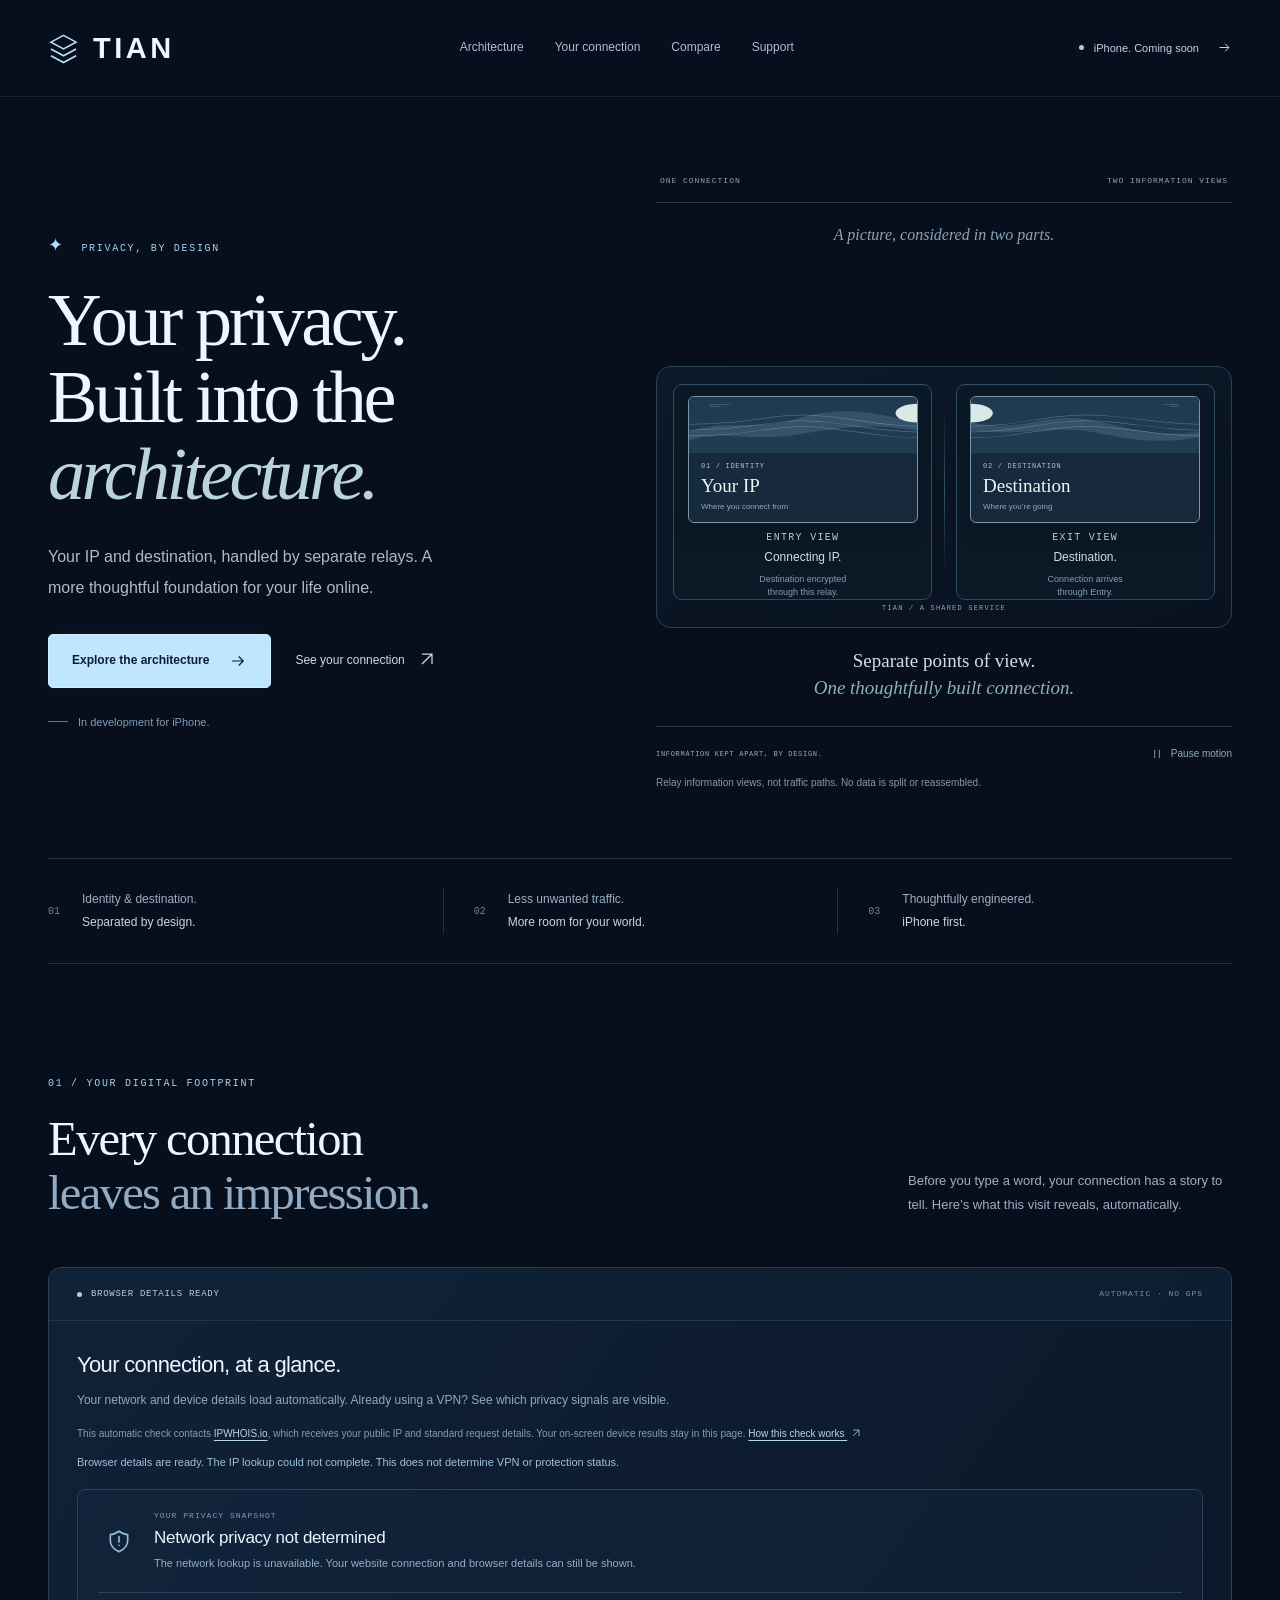
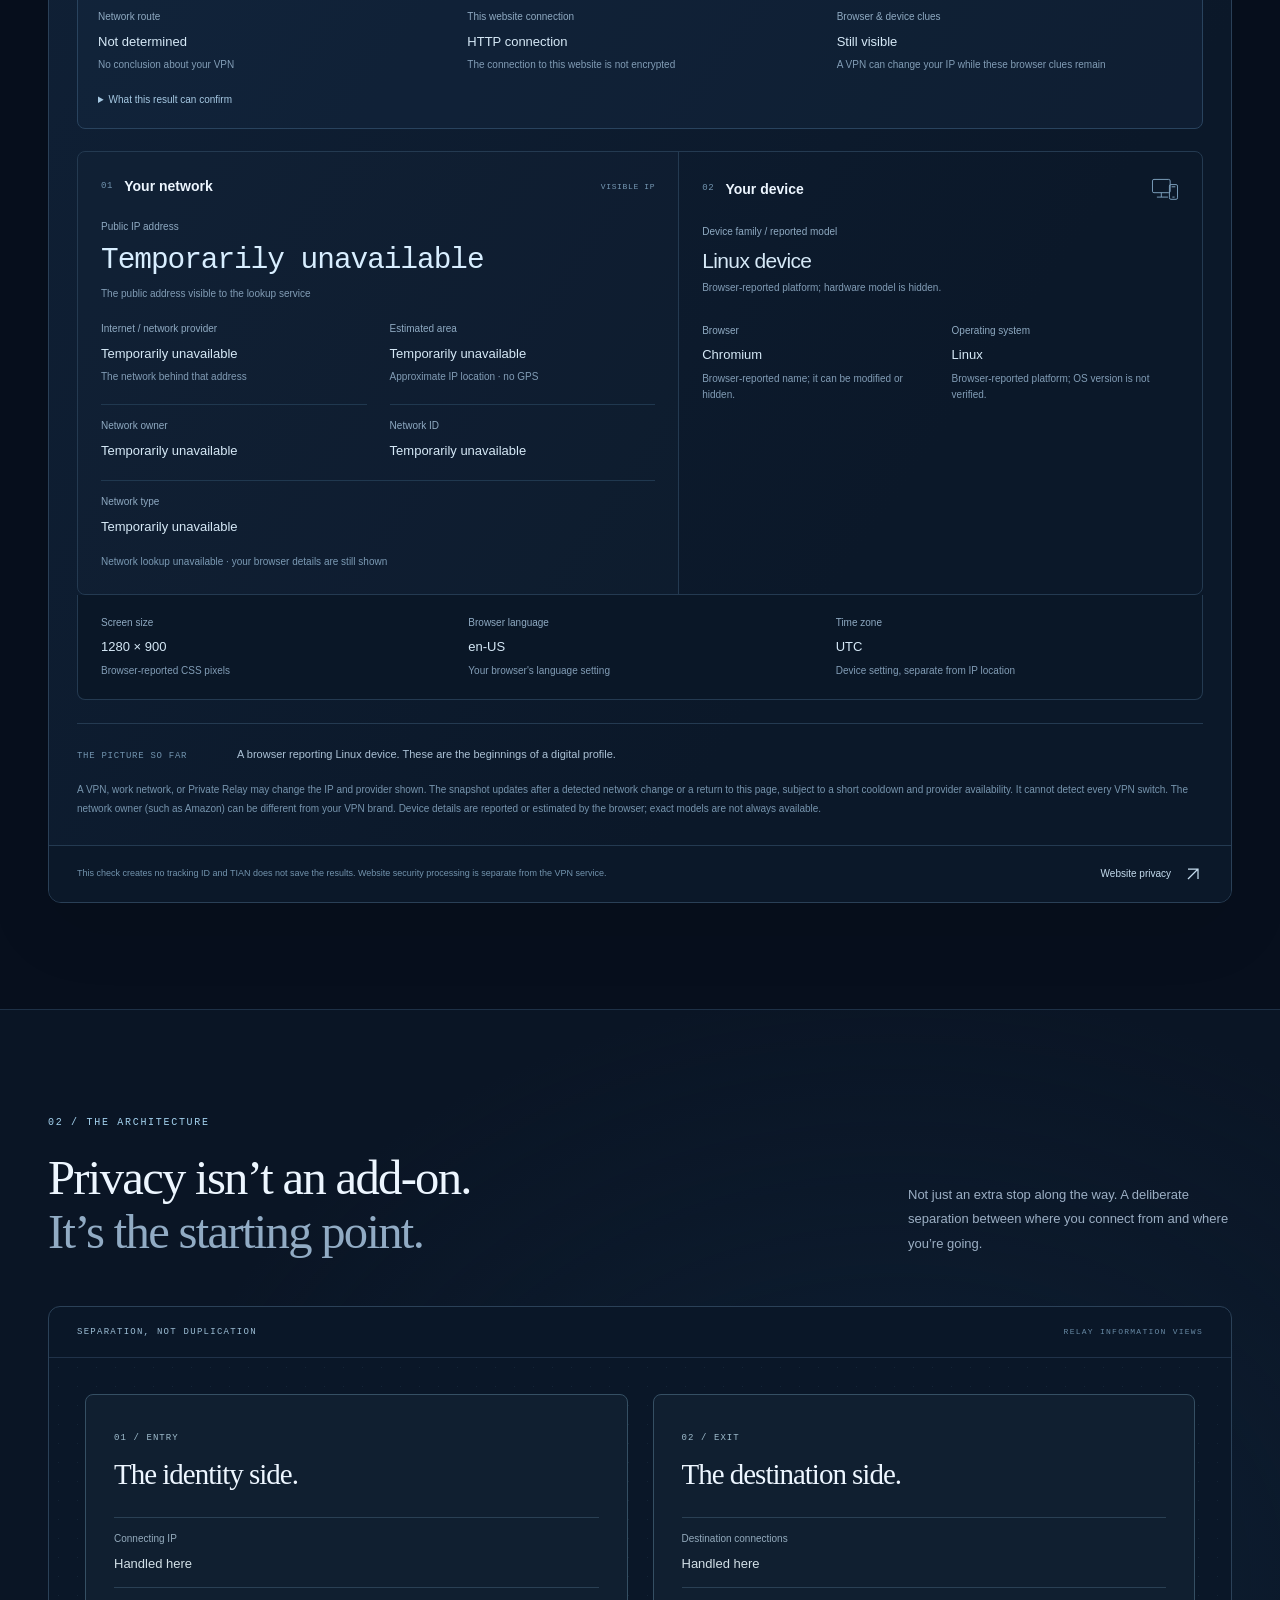
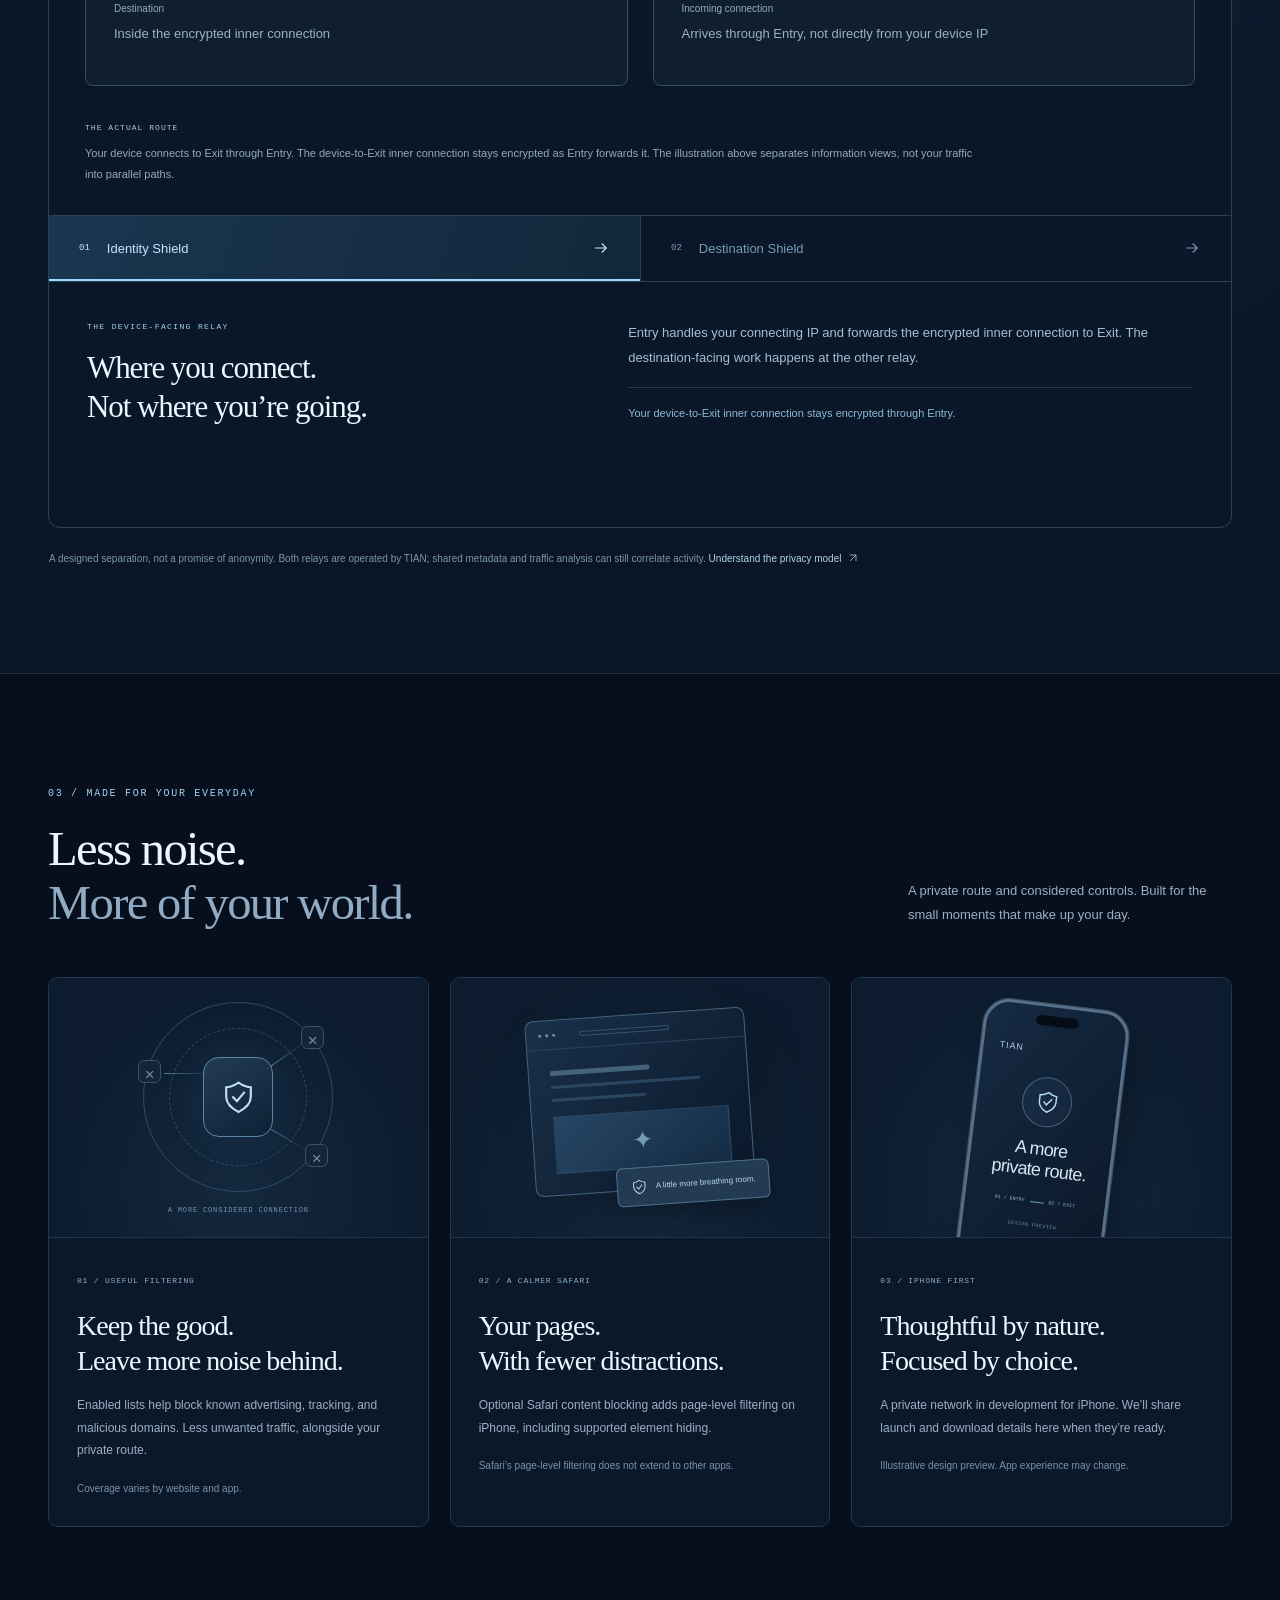
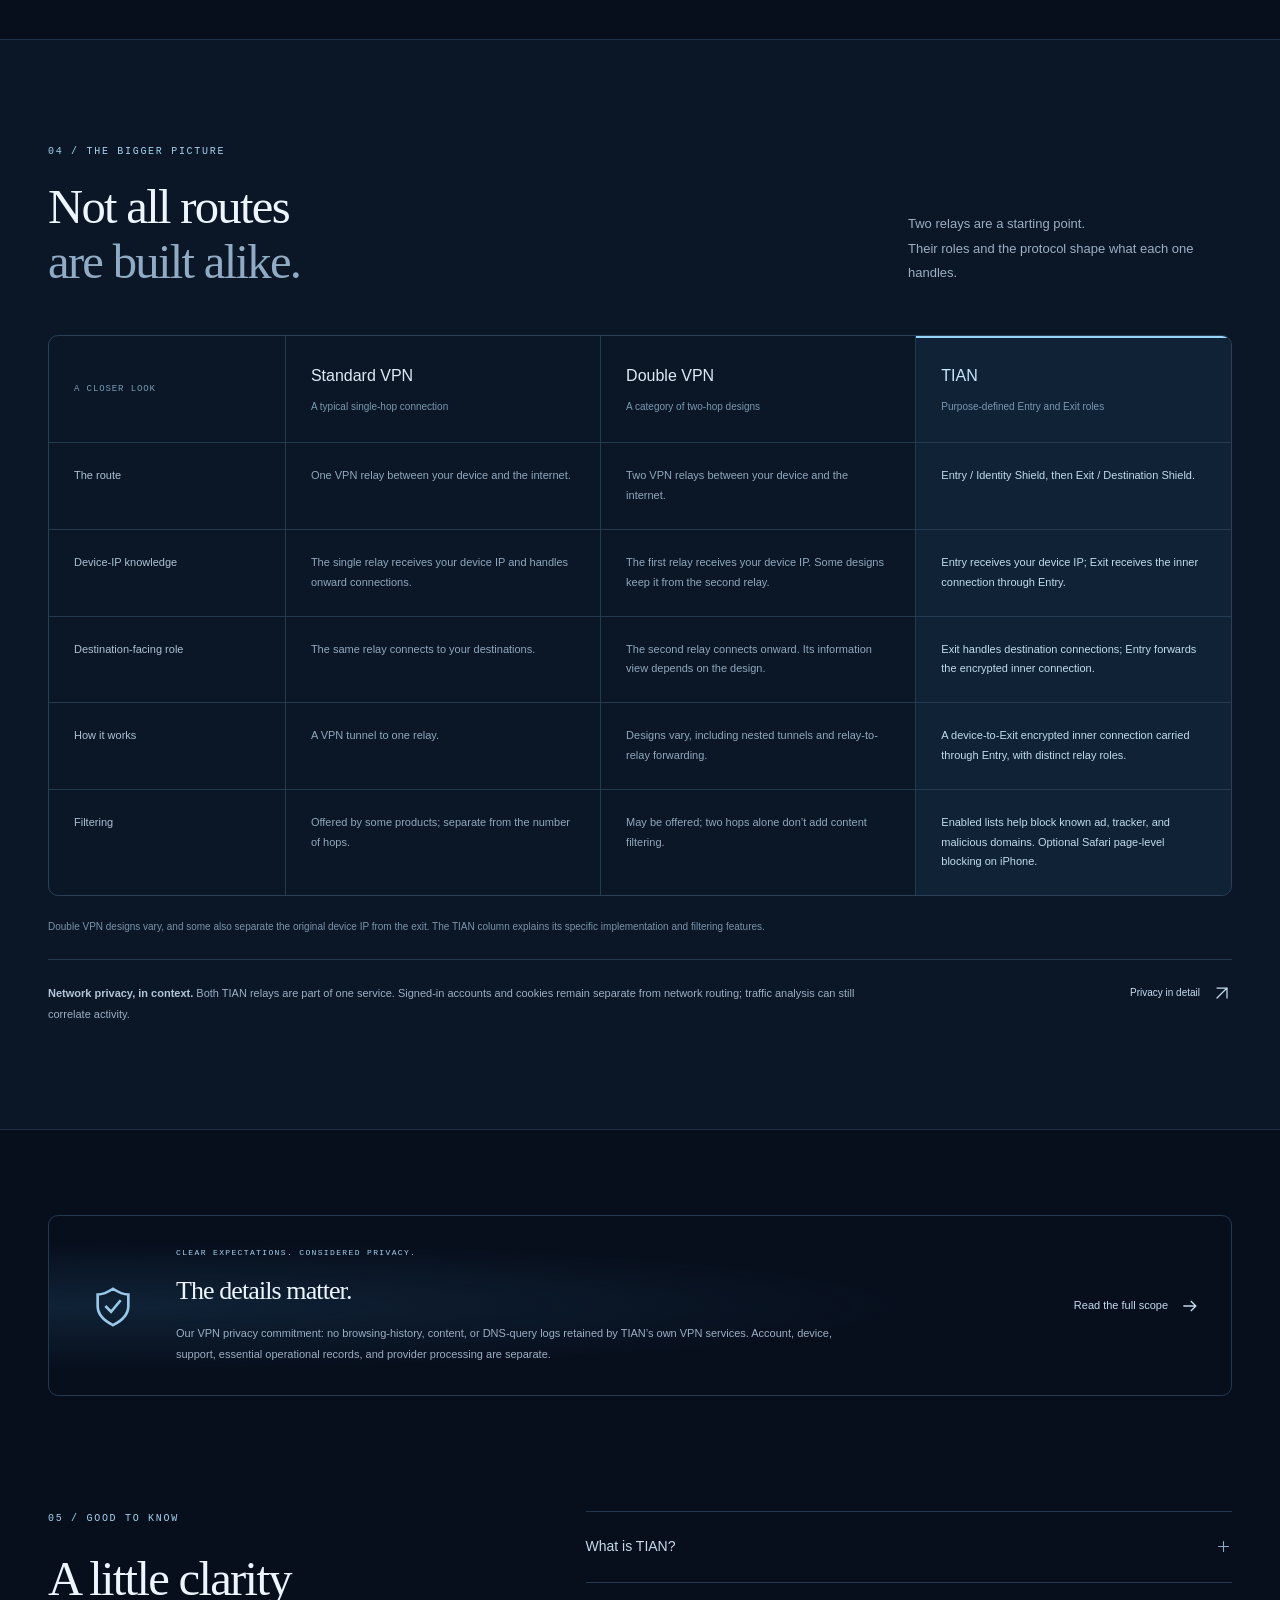
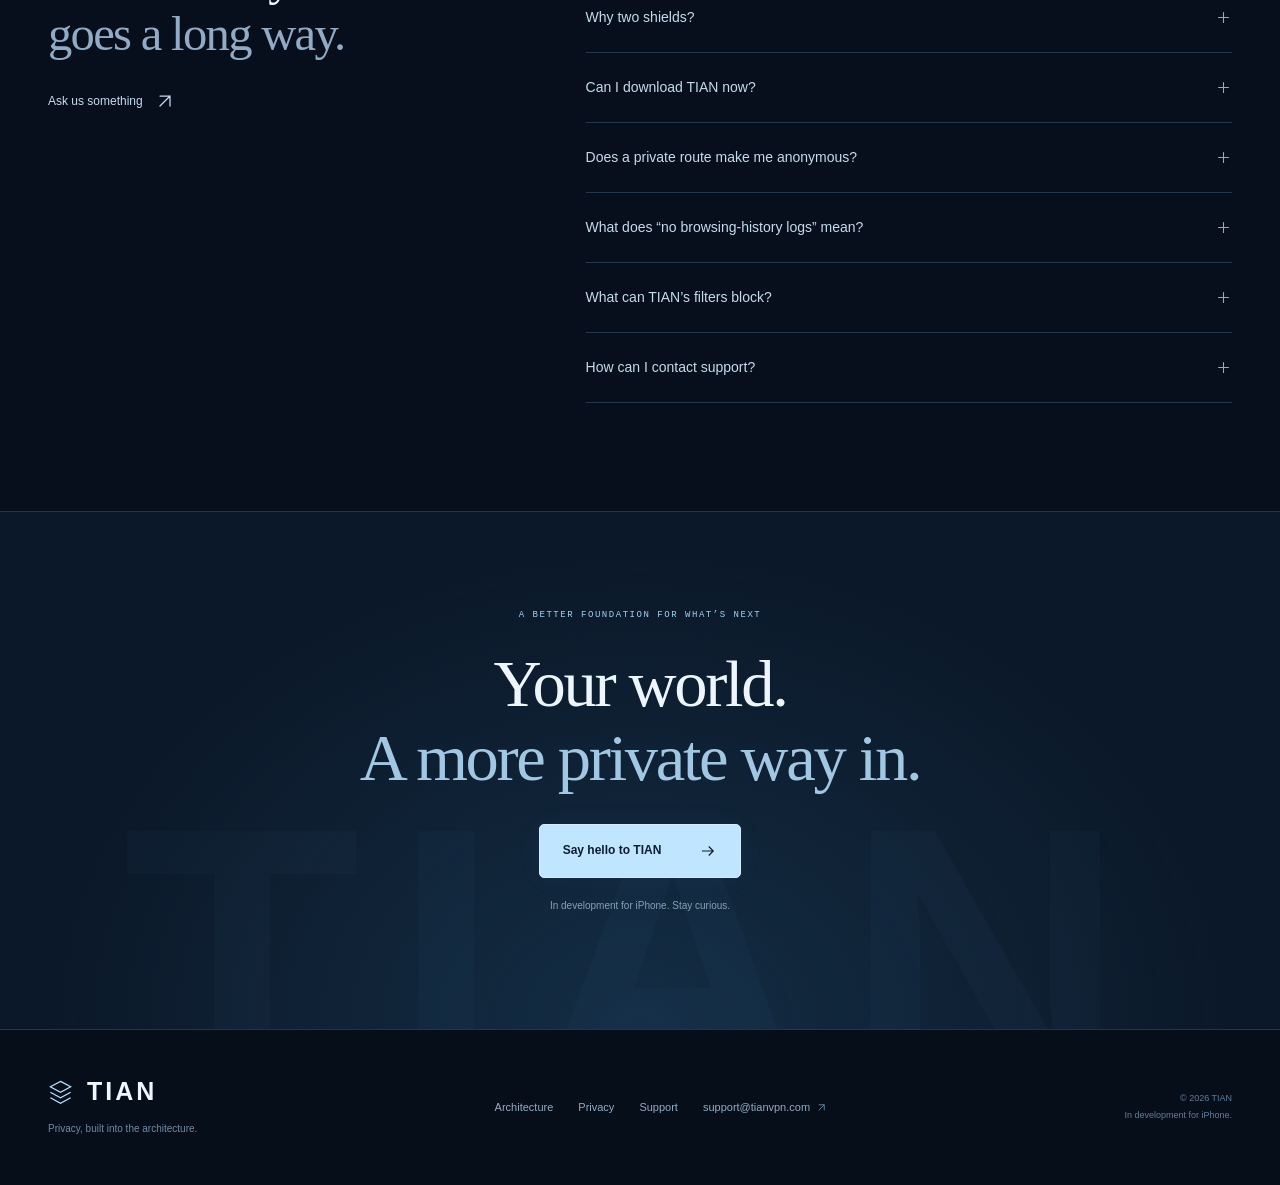
==== commit 7847c774: "Improve smallest-screen information labels in preview" ====
--- a/preview-information/index.html
+++ b/preview-information/index.html
@@ -2,8 +2,8 @@
 <html lang="en"><head><meta name="robots" content="noindex,nofollow">
 <meta charset="utf-8"><meta name="viewport" content="width=device-width,initial-scale=1"><meta name="theme-color" content="#070f1d">
 <title>TIAN — Privacy, built into the architecture.</title><meta name="description" content="Your privacy, built into the architecture. Discover TIAN’s privacy-by-design network, in development for iPhone.">
-<link rel="canonical" href="https://tianvpn.com/"><link rel="stylesheet" href="premium.css?v=20261021-4">
-<script src="app.js?v=20261021-4" defer></script><script src="connection-device.js?v=20261021-4" defer></script><script src="connection-network.js?v=20261021-4" defer></script><script src="connection-relays.js?v=20261021-4" defer></script><script src="connection-privacy.js?v=20261021-4" defer></script><script src="connection-details.js?v=20261021-4" defer></script>
+<link rel="canonical" href="https://tianvpn.com/"><link rel="stylesheet" href="premium.css?v=20261021-6">
+<script src="app.js?v=20261021-6" defer></script><script src="connection-device.js?v=20261021-6" defer></script><script src="connection-network.js?v=20261021-6" defer></script><script src="connection-relays.js?v=20261021-6" defer></script><script src="connection-privacy.js?v=20261021-6" defer></script><script src="connection-details.js?v=20261021-6" defer></script>
 </head><body class="premium-home"><a class="skip" href="#main">Skip to content</a>
 <header class="header"><div class="wrap header-inner"><a class="brand" href="./" aria-label="TIAN home"><span class="brand-mark"><svg viewBox="0 0 32 32" fill="none" aria-hidden="true"><path d="m16 3 13 7-13 7L3 10Z" stroke="currentColor" stroke-width="1.6"/><path d="m3 17 13 7 13-7M3 24l13 7 13-7" stroke="currentColor" stroke-width="1.6"/></svg></span><span>TIAN</span></a><nav class="main-nav" aria-label="Main navigation"><a href="#connection">Architecture</a><a href="#connection-details">Your connection</a><a href="#comparison">Compare</a><a href="support.html">Support</a></nav><a class="launch-status" href="#iphone"><i aria-hidden="true"></i>iPhone. Coming soon <svg viewBox="0 0 24 24" fill="none" stroke="currentColor" stroke-width="1.6" aria-hidden="true"><path d="M4 12h15m-6-6 6 6-6 6"/></svg></a><button class="nav-toggle" type="button" aria-expanded="false" aria-controls="mobile-nav" aria-label="Open navigation"><span></span><span></span></button></div><nav id="mobile-nav" class="mobile-nav" aria-label="Mobile navigation" hidden><a href="#connection">Architecture</a><a href="#connection-details">Your connection</a><a href="#comparison">Compare</a><a href="privacy.html">Privacy</a><a href="support.html">Support</a></nav></header>
 <main id="main">
@@ -14,8 +14,8 @@
   <div class="information-stage">
     <div class="story-source-label" aria-hidden="true">A picture, considered in two parts.</div>
     <div class="service-frame" aria-hidden="true"><span>TIAN / A SHARED SERVICE</span></div>
-    <div class="knowledge-well well-entry"><span class="well-label">ENTRY VIEW</span><p>Knows the connecting IP.</p><small>Destination encrypted<br>through this relay.</small></div>
-    <div class="knowledge-well well-exit"><span class="well-label">EXIT VIEW</span><p>Handles the destination.</p><small>Connection arrives<br>through Entry.</small></div>
+    <div class="knowledge-well well-entry"><span class="well-label">ENTRY VIEW</span><p>Connecting IP.</p><small>Destination encrypted<br>through this relay.</small></div>
+    <div class="knowledge-well well-exit"><span class="well-label">EXIT VIEW</span><p>Destination.</p><small>Connection arrives<br>through Entry.</small></div>
     <div class="information-piece identity-piece">
       <div class="piece-picture" aria-hidden="true"><svg viewBox="0 0 220 125" preserveAspectRatio="none" fill="none"><path d="M-15 94c42-56 71-13 118-45s75-13 117 8v68H0Z" fill="#34536a"/><path d="M-15 107c50-43 66-2 124-25s79-18 111-7v50H0Z" fill="#213b51"/><path d="M0 61c52 0 79-21 110-21s74 25 110 25M0 74c50 0 80-21 110-21s74 25 110 25M0 87c50 0 80-21 110-21s74 25 110 25" stroke="#afcbd9" stroke-opacity=".45"/><path d="M220 15a21 21 0 0 0 0 42" fill="#dae8e6"/><path d="M20 16h20m-20 5h11" stroke="#c0d4dc" stroke-opacity=".4"/></svg></div>
       <div class="piece-copy"><span>01 / IDENTITY</span><strong>Your IP</strong><small>Where you connect from</small></div>
--- a/preview-information/premium.css
+++ b/preview-information/premium.css
@@ -59,6 +59,9 @@
 @keyframes service-frame{0%,18%,100%{border-color:#294355;background-color:transparent}45%,78%{border-color:#628297;background-color:#142638}}
 .knowledge-comparison{display:grid;grid-template-columns:1fr 1fr;gap:25px;padding:36px;background-image:radial-gradient(#42617e30 .6px,transparent .6px);background-size:19px 19px}.knowledge-card{border:1px solid #354f63;padding:28px;border-radius:8px;background:#101f30}.knowledge-number{font:9px/1.6 var(--mono);letter-spacing:.12em;color:#9ebccd}.knowledge-card h3{font-size:29px;margin:10px 0 25px;line-height:1.2}.knowledge-card dl{margin:0}.knowledge-card dl>div{padding:13px 0;border-top:1px solid #2a4054}.knowledge-card dt{font-size:10px;color:#94abbd}.knowledge-card dd{font-size:13px;color:#d2e0e7;font-weight:400}.knowledge-card .knowledge-muted{color:#9eb1bf}.transport-caption{padding:0 36px 30px;font-size:11px;line-height:1.9;color:#94abbd;max-width:970px}.transport-caption>span{display:block;font:8px/1.6 var(--mono);letter-spacing:.13em;color:#b5cad8;margin-bottom:8px}.architecture-panel h3{font-size:31px}.feature-copy h3{font-size:28px}
 @media(max-width:1000px) and (min-width:641px){.hero{column-gap:20px}.hero h1{font-size:clamp(46px,6.2vw,63px)}.information-stage{height:415px}.piece-copy{padding-inline:8px}.piece-copy strong{font-size:17px}.piece-copy small{font-size:7px}.knowledge-well{padding-inline:7px}.knowledge-well p{font-size:9px}.story-topline{font-size:6px;gap:5px}.story-summary{font-size:17px}.information-visual .art-caption>span{font-size:6px}.motion-toggle{font-size:9px}.knowledge-comparison{padding:25px;gap:18px}.knowledge-card{padding:22px}}
-@media(max-width:640px){.hero{padding-block:47px 38px;gap:48px}.hero h1{font-size:clamp(43px,11.3vw,72px);line-height:1.07;letter-spacing:-.04em}.hero-visual.information-visual{max-width:430px}.information-stage{height:420px}.story-topline{font-size:7px}.piece-copy{padding:10px}.piece-copy strong{font-size:18px}.piece-copy small{font-size:7px}.piece-copy>span{font-size:6px}.knowledge-well{padding-inline:6px}.knowledge-well p{font-size:9px}.knowledge-well small{font-size:8px}.well-label{font-size:8px}.information-visual .illustration-note{font-size:8px}.story-summary{font-size:20px}.information-visual .art-caption{margin-top:21px}.knowledge-comparison{grid-template-columns:1fr;padding:21px;gap:16px}.knowledge-card{padding:23px}.knowledge-card h3{font-size:29px;margin-bottom:19px}.transport-caption{padding:0 23px 24px;font-size:10px}.architecture-panel h3{font-size:29px}.section-heading h2,.details-heading h2,.faq h2{font-size:37px}.feature-copy h3{font-size:29px}.closing h2{font-size:42px}}
+@media(max-width:640px){.hero{grid-template-columns:1fr;padding-block:47px 38px;gap:48px}.hero h1{font-size:clamp(43px,11.3vw,72px);line-height:1.07;letter-spacing:-.04em}.hero-visual.information-visual{max-width:430px}.information-stage{height:420px}.story-topline{font-size:7px}.piece-copy{padding:10px}.piece-copy strong{font-size:18px}.piece-copy small{font-size:7px}.piece-copy>span{font-size:6px}.knowledge-well{padding-inline:6px}.knowledge-well p{font-size:9px}.knowledge-well small{font-size:8px}.well-label{font-size:8px}.information-visual .illustration-note{font-size:8px}.story-summary{font-size:20px}.information-visual .art-caption{margin-top:21px}.knowledge-comparison{grid-template-columns:1fr;padding:21px;gap:16px}.knowledge-card{padding:23px}.knowledge-card h3{font-size:29px;margin-bottom:19px}.transport-caption{padding:0 23px 24px;font-size:10px}.architecture-panel h3{font-size:29px}.section-heading h2,.details-heading h2,.faq h2{font-size:37px}.feature-copy h3{font-size:29px}.closing h2{font-size:42px}}
 @media(max-width:360px){.hero h1{font-size:43px}.piece-copy strong{font-size:15px}.piece-copy small{font-size:6px}.piece-copy{padding-inline:7px}.story-topline{font-size:6px}.information-visual .art-caption>span{font-size:6px}.knowledge-well p{font-size:8px}.knowledge-well small{font-size:7px}.information-stage{height:412px}.story-summary{font-size:18px}}
 @media(prefers-reduced-motion:reduce){.information-piece{transform:none;will-change:auto}.story-source-label{visibility:hidden}}
+
+/* Keep the meaning legible even on the smallest phone: key labels are text, not scaled SVG. */
+.knowledge-well p{font-size:12px}.knowledge-well small{font-size:9px}.well-label{font-size:10px}.information-visual .illustration-note{font-size:10px}.piece-copy small{font-size:8px}
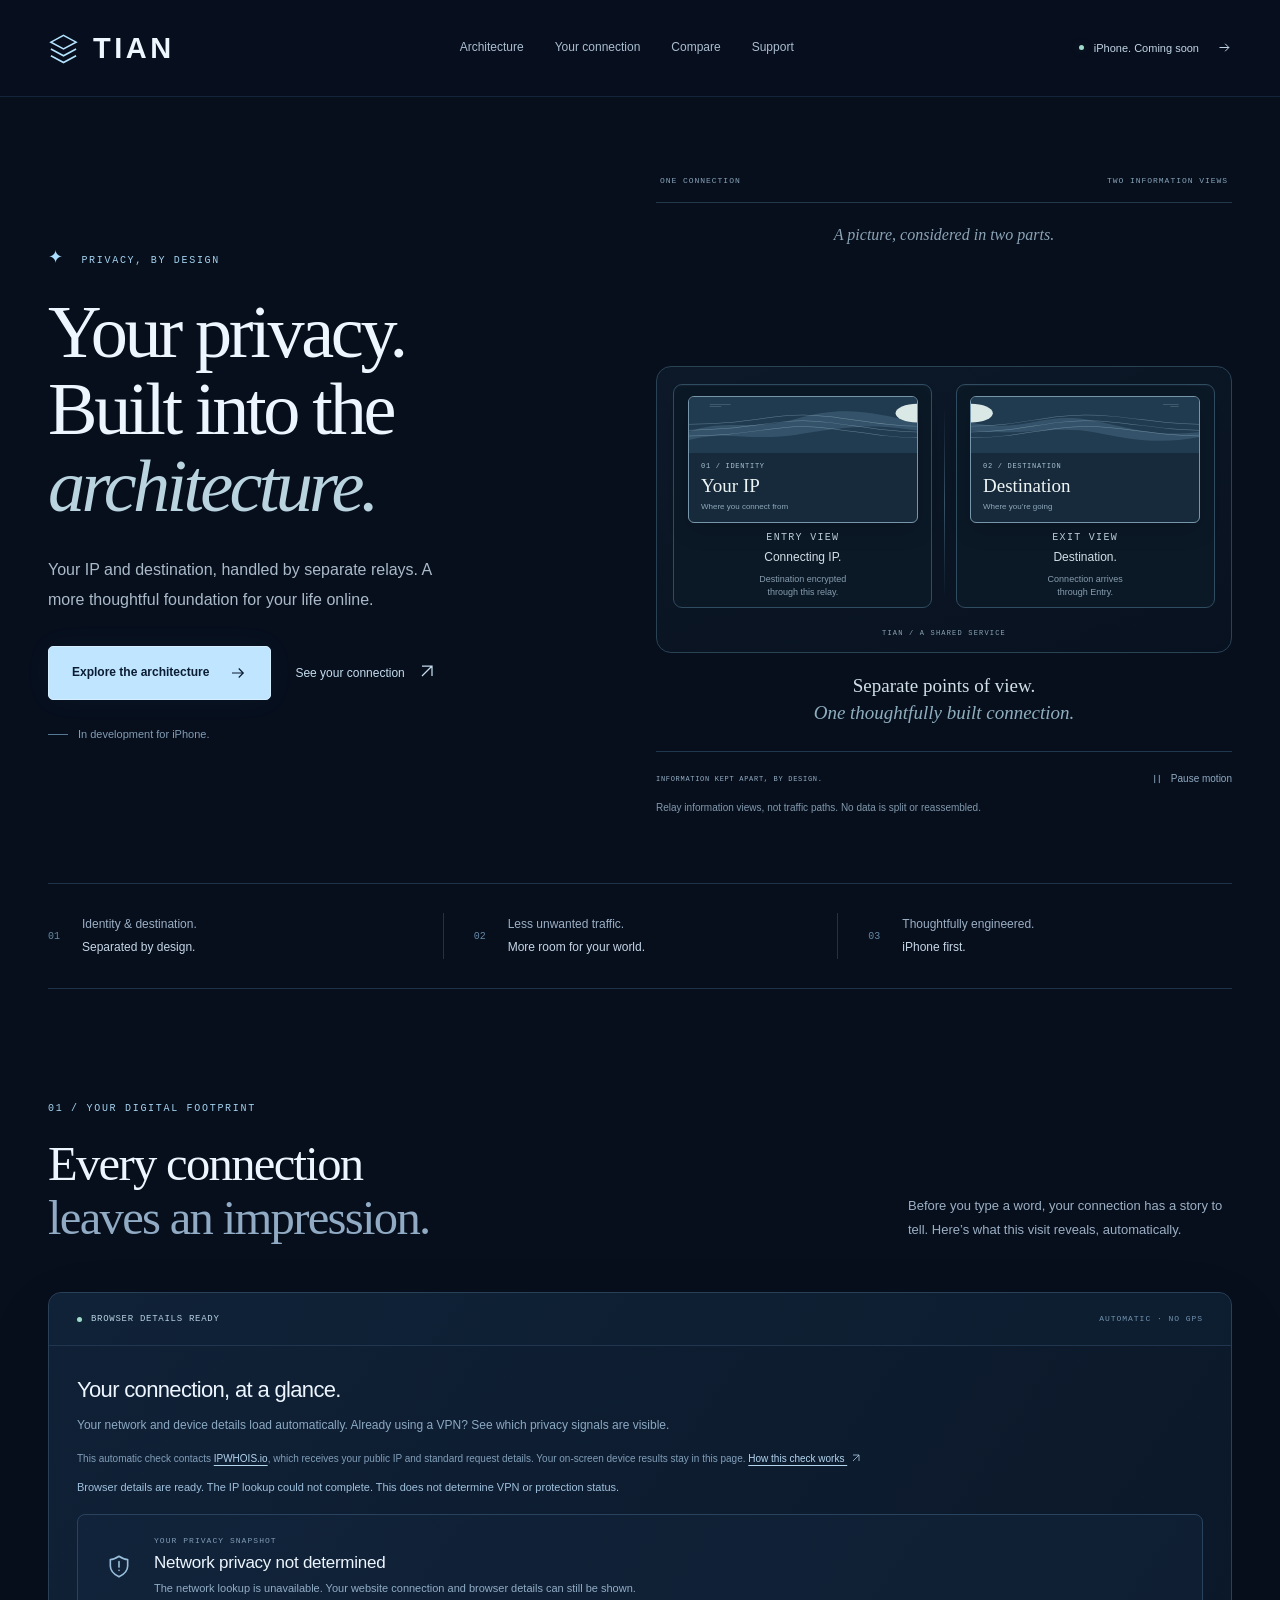
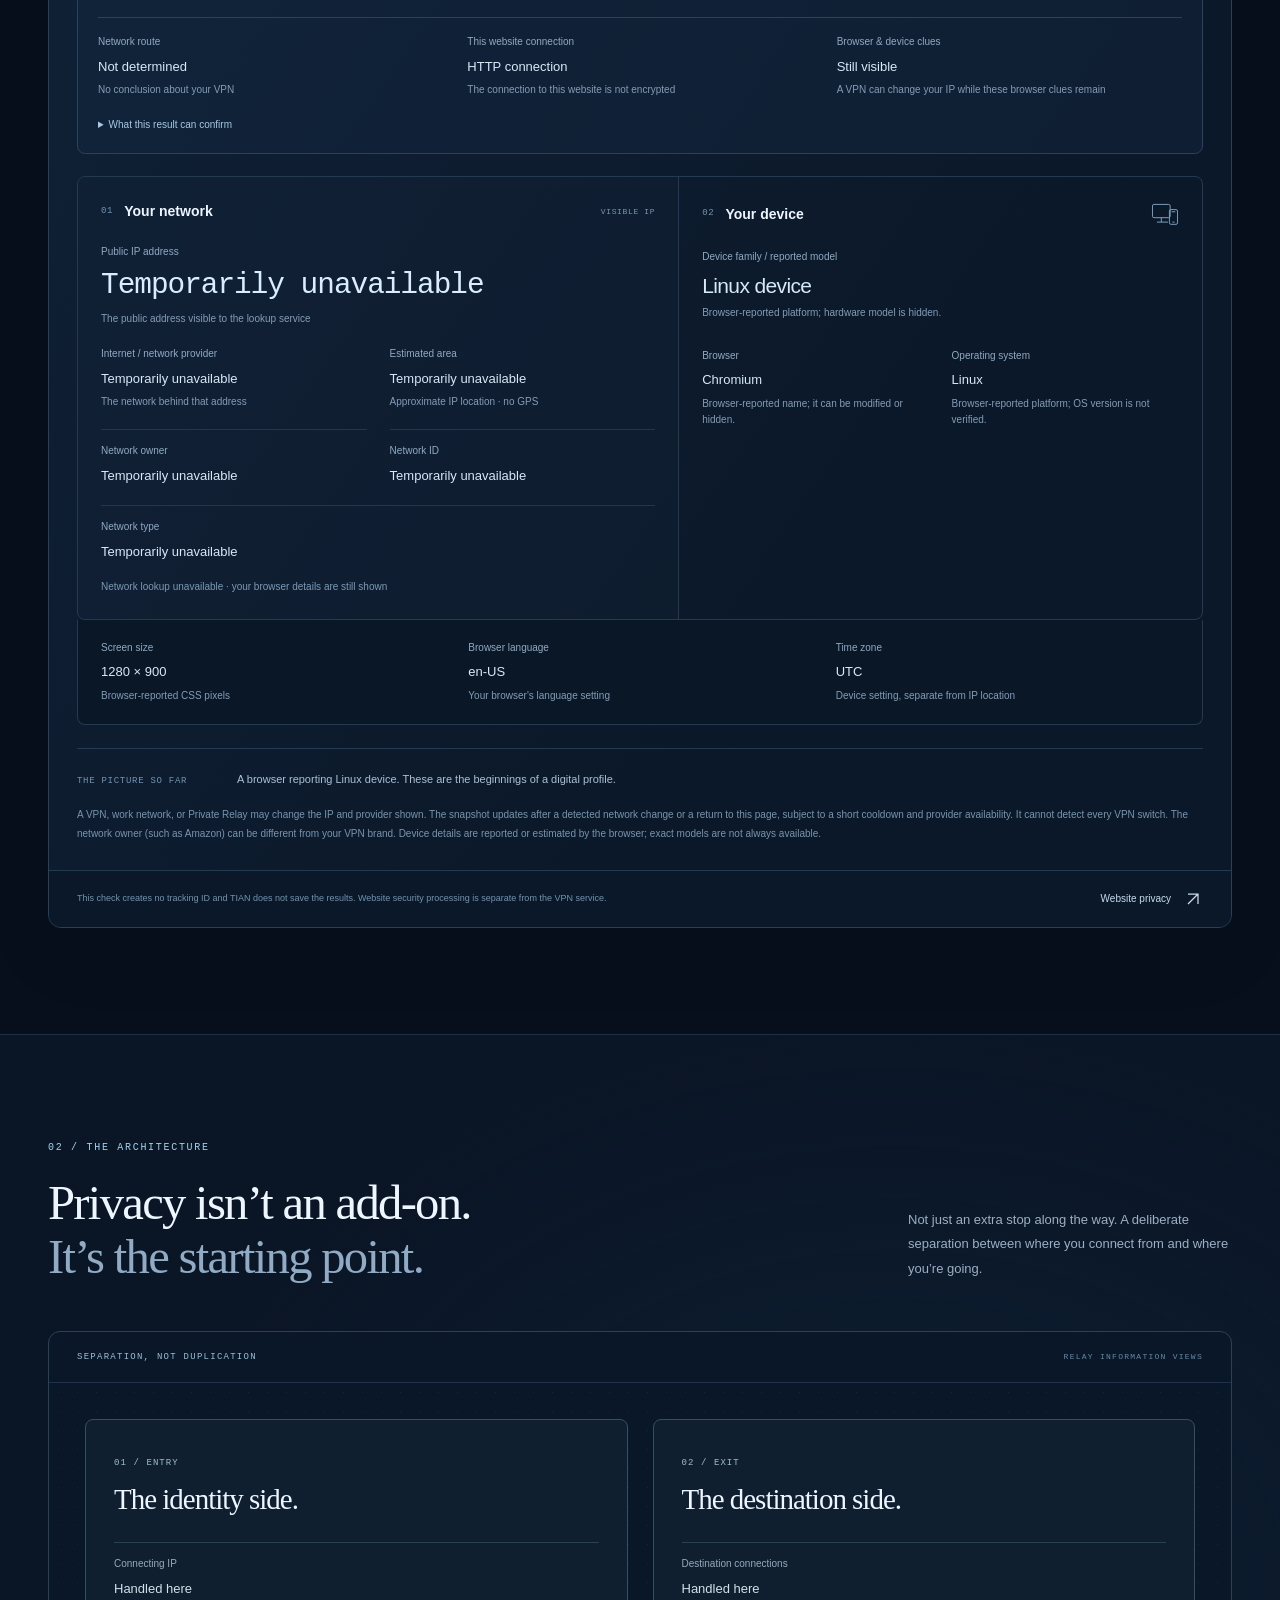
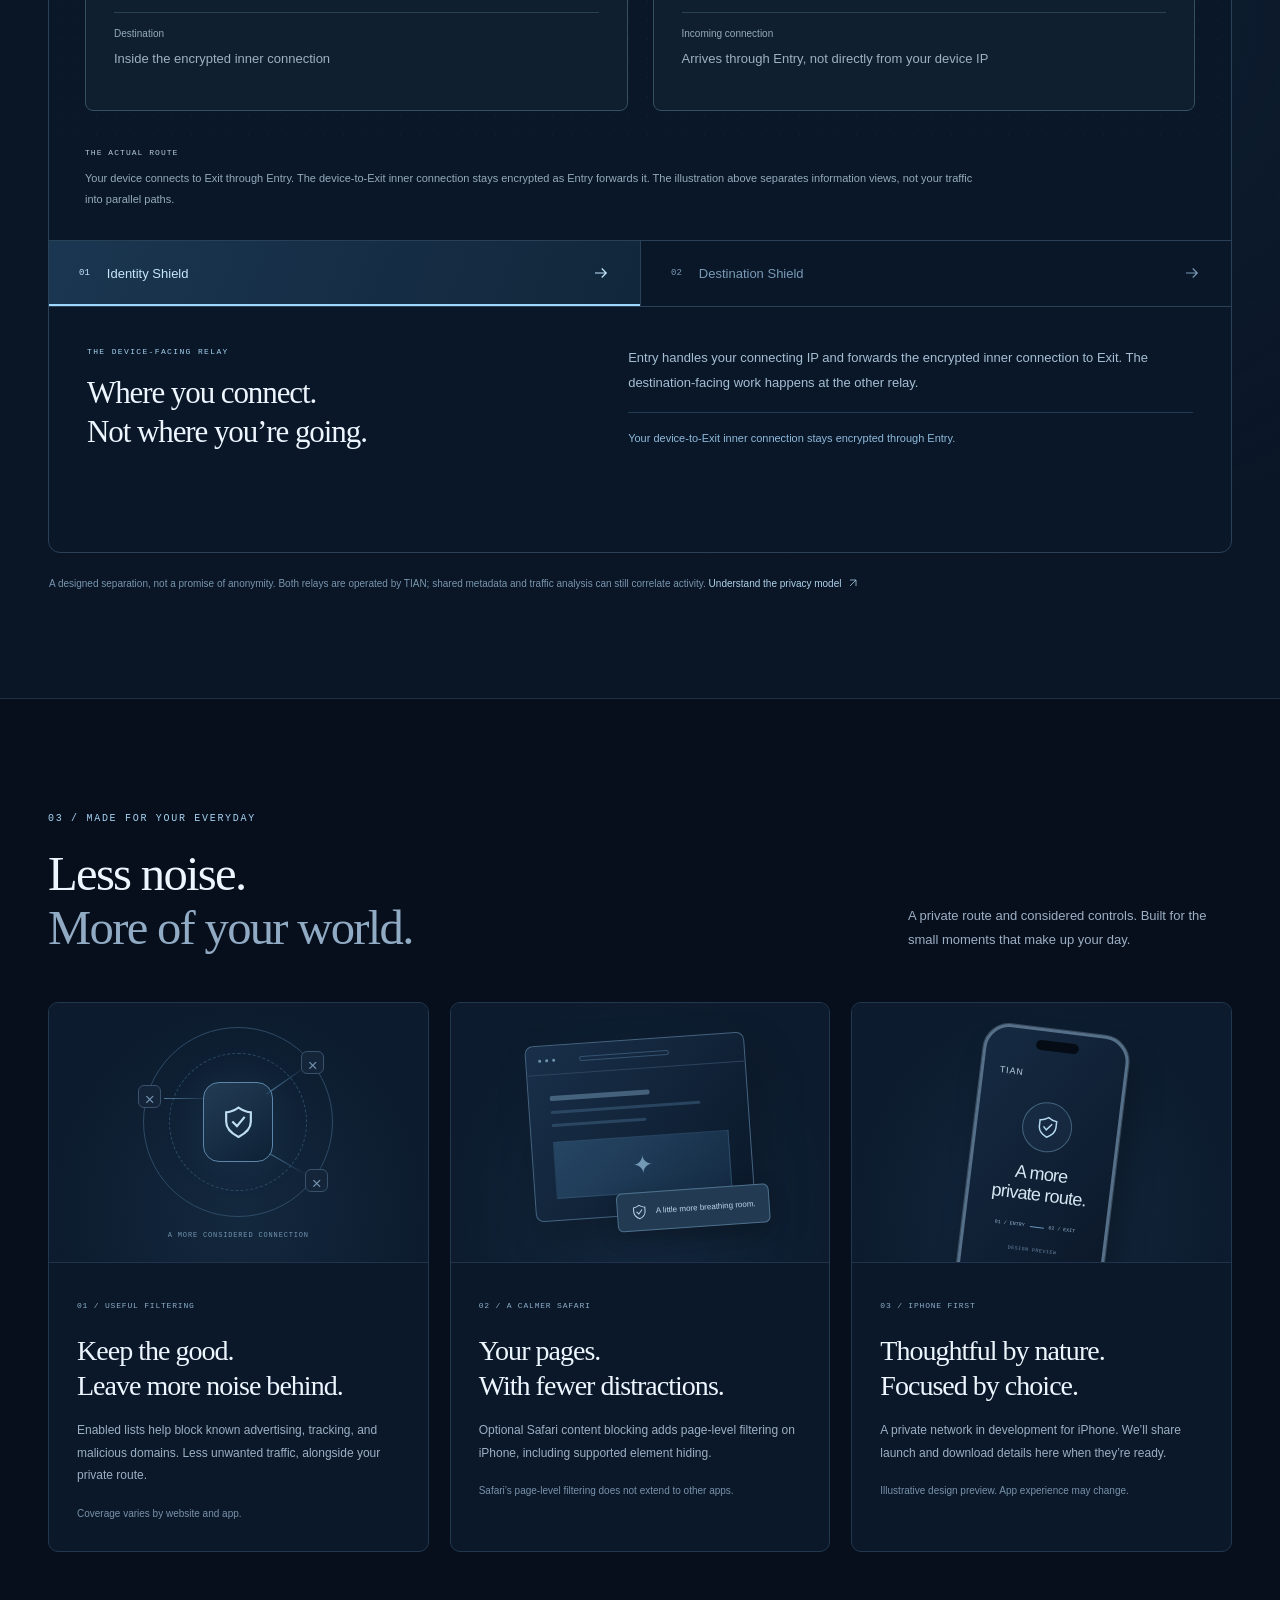
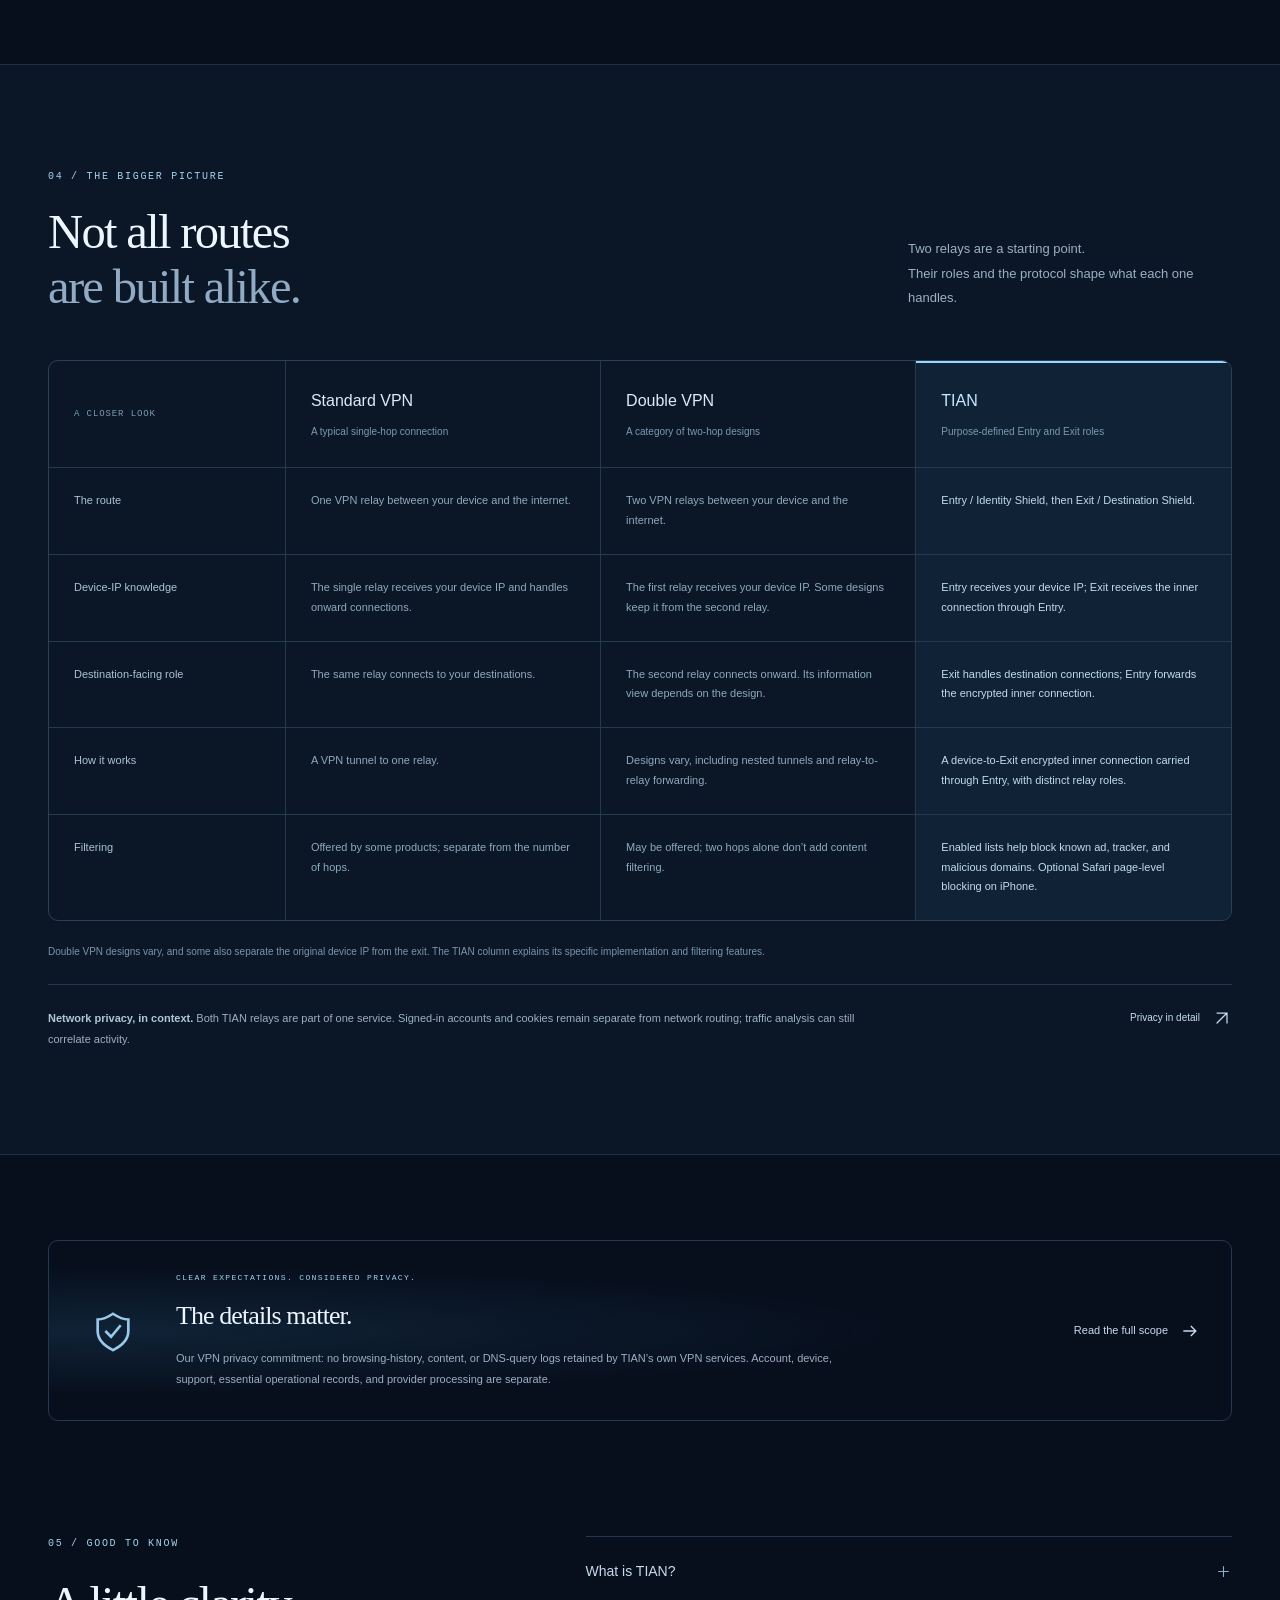
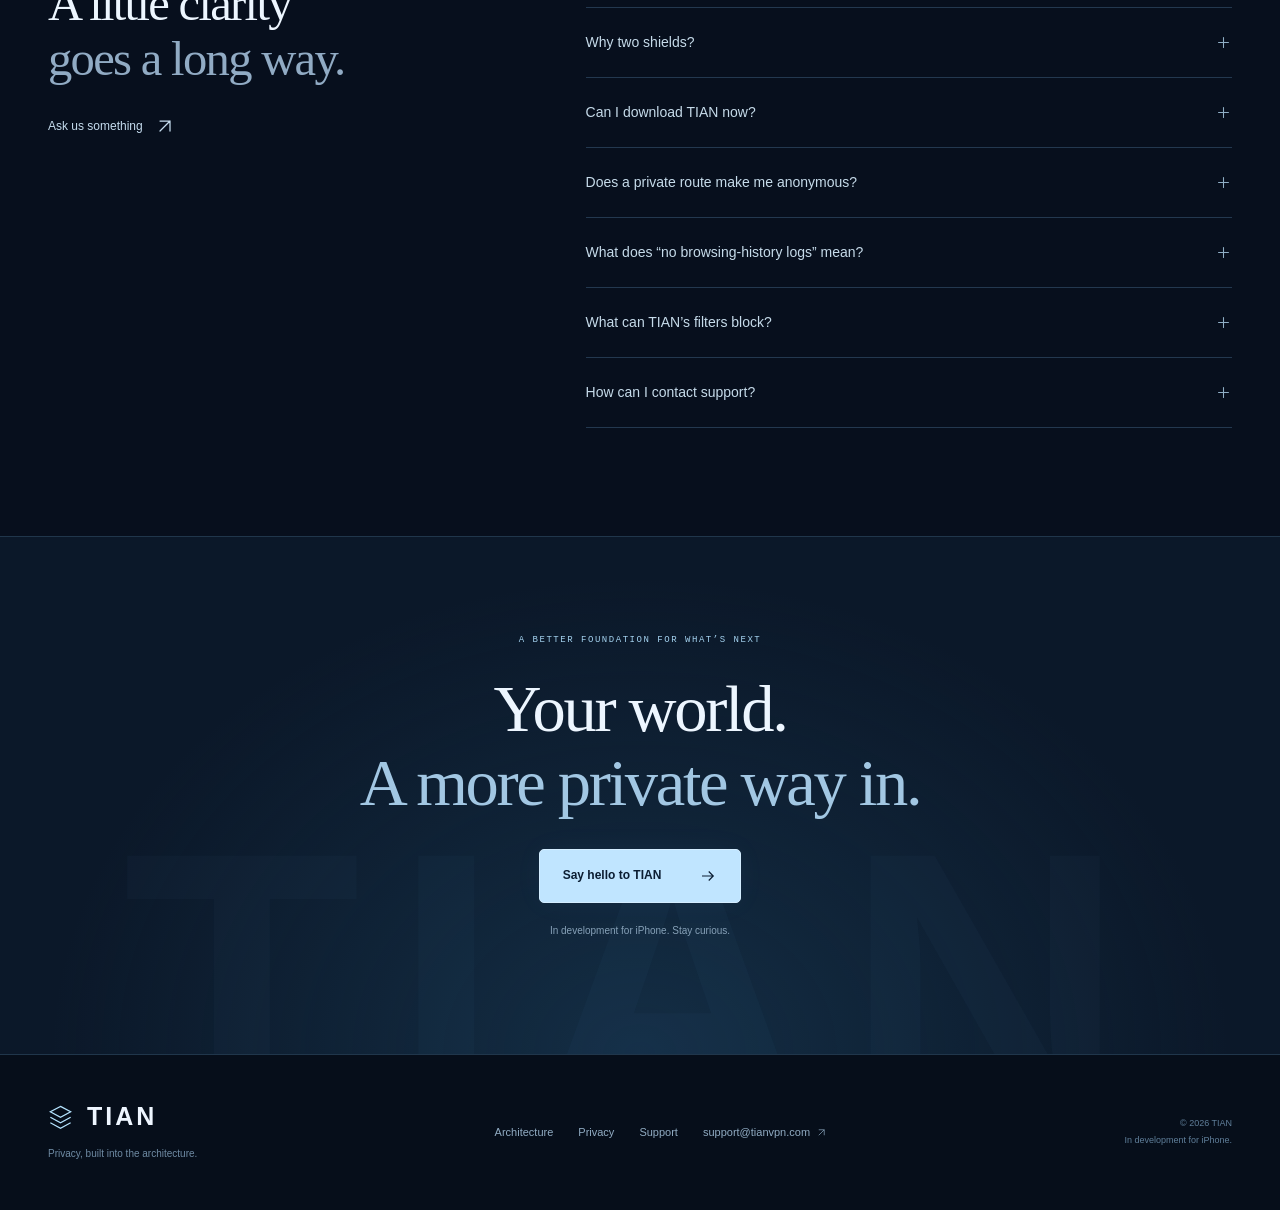
==== commit aaf49e90: "Add breathing room below information-view captions in preview" ====
--- a/preview-information/index.html
+++ b/preview-information/index.html
@@ -2,8 +2,8 @@
 <html lang="en"><head><meta name="robots" content="noindex,nofollow">
 <meta charset="utf-8"><meta name="viewport" content="width=device-width,initial-scale=1"><meta name="theme-color" content="#070f1d">
 <title>TIAN — Privacy, built into the architecture.</title><meta name="description" content="Your privacy, built into the architecture. Discover TIAN’s privacy-by-design network, in development for iPhone.">
-<link rel="canonical" href="https://tianvpn.com/"><link rel="stylesheet" href="premium.css?v=20261021-6">
-<script src="app.js?v=20261021-6" defer></script><script src="connection-device.js?v=20261021-6" defer></script><script src="connection-network.js?v=20261021-6" defer></script><script src="connection-relays.js?v=20261021-6" defer></script><script src="connection-privacy.js?v=20261021-6" defer></script><script src="connection-details.js?v=20261021-6" defer></script>
+<link rel="canonical" href="https://tianvpn.com/"><link rel="stylesheet" href="premium.css?v=20261021-7">
+<script src="app.js?v=20261021-7" defer></script><script src="connection-device.js?v=20261021-7" defer></script><script src="connection-network.js?v=20261021-7" defer></script><script src="connection-relays.js?v=20261021-7" defer></script><script src="connection-privacy.js?v=20261021-7" defer></script><script src="connection-details.js?v=20261021-7" defer></script>
 </head><body class="premium-home"><a class="skip" href="#main">Skip to content</a>
 <header class="header"><div class="wrap header-inner"><a class="brand" href="./" aria-label="TIAN home"><span class="brand-mark"><svg viewBox="0 0 32 32" fill="none" aria-hidden="true"><path d="m16 3 13 7-13 7L3 10Z" stroke="currentColor" stroke-width="1.6"/><path d="m3 17 13 7 13-7M3 24l13 7 13-7" stroke="currentColor" stroke-width="1.6"/></svg></span><span>TIAN</span></a><nav class="main-nav" aria-label="Main navigation"><a href="#connection">Architecture</a><a href="#connection-details">Your connection</a><a href="#comparison">Compare</a><a href="support.html">Support</a></nav><a class="launch-status" href="#iphone"><i aria-hidden="true"></i>iPhone. Coming soon <svg viewBox="0 0 24 24" fill="none" stroke="currentColor" stroke-width="1.6" aria-hidden="true"><path d="M4 12h15m-6-6 6 6-6 6"/></svg></a><button class="nav-toggle" type="button" aria-expanded="false" aria-controls="mobile-nav" aria-label="Open navigation"><span></span><span></span></button></div><nav id="mobile-nav" class="mobile-nav" aria-label="Mobile navigation" hidden><a href="#connection">Architecture</a><a href="#connection-details">Your connection</a><a href="#comparison">Compare</a><a href="privacy.html">Privacy</a><a href="support.html">Support</a></nav></header>
 <main id="main">
--- a/preview-information/premium.css
+++ b/preview-information/premium.css
@@ -38,11 +38,11 @@
 .hero-lede{color:#aabac9}.hero{column-gap:32px;grid-template-columns:1fr 1fr;padding-block:78px 67px}
 .hero-visual.information-visual{width:100%;margin:0;max-width:580px;justify-self:center}
 .information-story{margin:0;position:relative}.story-topline{display:flex;justify-content:space-between;gap:12px;font:8px/1.6 var(--mono);letter-spacing:.12em;color:#87a3b8;border-bottom:1px solid #23384a;padding:0 4px 14px}
-.information-stage{height:425px;position:relative;isolation:isolate}
+.information-stage{height:450px;position:relative;isolation:isolate}
 .story-source-label{position:absolute;inset:20px 0 auto;text-align:center;font:italic 16px/1.5 var(--display);color:#8ca4b6}
 .service-frame{position:absolute;inset:163px 0 0;border:1px solid #294355;border-radius:15px;background:linear-gradient(160deg,#14263870,#0d1b2a30);z-index:-1}
 .service-frame>span{position:absolute;bottom:13px;left:0;right:0;text-align:center;font:7px/1.6 var(--mono);letter-spacing:.17em;color:#8ba5b6}
-.knowledge-well{position:absolute;top:181px;width:45%;height:216px;border:1px solid #304c60;border-radius:9px;background:#0b1826;box-shadow:inset 0 1px #c0dcea0a;padding:164px 12px 0;text-align:center}
+.knowledge-well{position:absolute;top:181px;width:45%;height:224px;border:1px solid #304c60;border-radius:9px;background:#0b1826;box-shadow:inset 0 1px #c0dcea0a;padding:164px 12px 0;text-align:center}
 .well-entry{left:3%}.well-exit{right:3%}.well-label{position:absolute;top:145px;left:0;width:100%;font:9px/1.5 var(--mono);letter-spacing:.13em;color:#c0d3de}
 .knowledge-well p{font-size:10px;line-height:1.4;color:#d2dfe7}.knowledge-well small{display:block;font-size:9px;line-height:1.5;margin-top:7px;color:#879eaf}
 .information-piece{position:absolute;top:193px;width:40%;height:127px;z-index:2;border:1px solid #7696a9;border-radius:6px;background:#162a3b;overflow:hidden;box-shadow:0 8px 22px #0002;transform-origin:center;will-change:transform}
@@ -58,9 +58,9 @@
 @keyframes destination-view{0%,15%,100%{transform:translate(-11.25%,-112px)}40%,78%{transform:translate(0,0)}}
 @keyframes service-frame{0%,18%,100%{border-color:#294355;background-color:transparent}45%,78%{border-color:#628297;background-color:#142638}}
 .knowledge-comparison{display:grid;grid-template-columns:1fr 1fr;gap:25px;padding:36px;background-image:radial-gradient(#42617e30 .6px,transparent .6px);background-size:19px 19px}.knowledge-card{border:1px solid #354f63;padding:28px;border-radius:8px;background:#101f30}.knowledge-number{font:9px/1.6 var(--mono);letter-spacing:.12em;color:#9ebccd}.knowledge-card h3{font-size:29px;margin:10px 0 25px;line-height:1.2}.knowledge-card dl{margin:0}.knowledge-card dl>div{padding:13px 0;border-top:1px solid #2a4054}.knowledge-card dt{font-size:10px;color:#94abbd}.knowledge-card dd{font-size:13px;color:#d2e0e7;font-weight:400}.knowledge-card .knowledge-muted{color:#9eb1bf}.transport-caption{padding:0 36px 30px;font-size:11px;line-height:1.9;color:#94abbd;max-width:970px}.transport-caption>span{display:block;font:8px/1.6 var(--mono);letter-spacing:.13em;color:#b5cad8;margin-bottom:8px}.architecture-panel h3{font-size:31px}.feature-copy h3{font-size:28px}
-@media(max-width:1000px) and (min-width:641px){.hero{column-gap:20px}.hero h1{font-size:clamp(46px,6.2vw,63px)}.information-stage{height:415px}.piece-copy{padding-inline:8px}.piece-copy strong{font-size:17px}.piece-copy small{font-size:7px}.knowledge-well{padding-inline:7px}.knowledge-well p{font-size:9px}.story-topline{font-size:6px;gap:5px}.story-summary{font-size:17px}.information-visual .art-caption>span{font-size:6px}.motion-toggle{font-size:9px}.knowledge-comparison{padding:25px;gap:18px}.knowledge-card{padding:22px}}
-@media(max-width:640px){.hero{grid-template-columns:1fr;padding-block:47px 38px;gap:48px}.hero h1{font-size:clamp(43px,11.3vw,72px);line-height:1.07;letter-spacing:-.04em}.hero-visual.information-visual{max-width:430px}.information-stage{height:420px}.story-topline{font-size:7px}.piece-copy{padding:10px}.piece-copy strong{font-size:18px}.piece-copy small{font-size:7px}.piece-copy>span{font-size:6px}.knowledge-well{padding-inline:6px}.knowledge-well p{font-size:9px}.knowledge-well small{font-size:8px}.well-label{font-size:8px}.information-visual .illustration-note{font-size:8px}.story-summary{font-size:20px}.information-visual .art-caption{margin-top:21px}.knowledge-comparison{grid-template-columns:1fr;padding:21px;gap:16px}.knowledge-card{padding:23px}.knowledge-card h3{font-size:29px;margin-bottom:19px}.transport-caption{padding:0 23px 24px;font-size:10px}.architecture-panel h3{font-size:29px}.section-heading h2,.details-heading h2,.faq h2{font-size:37px}.feature-copy h3{font-size:29px}.closing h2{font-size:42px}}
-@media(max-width:360px){.hero h1{font-size:43px}.piece-copy strong{font-size:15px}.piece-copy small{font-size:6px}.piece-copy{padding-inline:7px}.story-topline{font-size:6px}.information-visual .art-caption>span{font-size:6px}.knowledge-well p{font-size:8px}.knowledge-well small{font-size:7px}.information-stage{height:412px}.story-summary{font-size:18px}}
+@media(max-width:1000px) and (min-width:641px){.hero{column-gap:20px}.hero h1{font-size:clamp(46px,6.2vw,63px)}.information-stage{height:450px}.piece-copy{padding-inline:8px}.piece-copy strong{font-size:17px}.piece-copy small{font-size:7px}.knowledge-well{padding-inline:7px}.knowledge-well p{font-size:9px}.story-topline{font-size:6px;gap:5px}.story-summary{font-size:17px}.information-visual .art-caption>span{font-size:6px}.motion-toggle{font-size:9px}.knowledge-comparison{padding:25px;gap:18px}.knowledge-card{padding:22px}}
+@media(max-width:640px){.hero{grid-template-columns:1fr;padding-block:47px 38px;gap:48px}.hero h1{font-size:clamp(43px,11.3vw,72px);line-height:1.07;letter-spacing:-.04em}.hero-visual.information-visual{max-width:430px}.information-stage{height:450px}.story-topline{font-size:7px}.piece-copy{padding:10px}.piece-copy strong{font-size:18px}.piece-copy small{font-size:7px}.piece-copy>span{font-size:6px}.knowledge-well{padding-inline:6px}.knowledge-well p{font-size:9px}.knowledge-well small{font-size:8px}.well-label{font-size:8px}.information-visual .illustration-note{font-size:8px}.story-summary{font-size:20px}.information-visual .art-caption{margin-top:21px}.knowledge-comparison{grid-template-columns:1fr;padding:21px;gap:16px}.knowledge-card{padding:23px}.knowledge-card h3{font-size:29px;margin-bottom:19px}.transport-caption{padding:0 23px 24px;font-size:10px}.architecture-panel h3{font-size:29px}.section-heading h2,.details-heading h2,.faq h2{font-size:37px}.feature-copy h3{font-size:29px}.closing h2{font-size:42px}}
+@media(max-width:360px){.hero h1{font-size:43px}.piece-copy strong{font-size:15px}.piece-copy small{font-size:6px}.piece-copy{padding-inline:7px}.story-topline{font-size:6px}.information-visual .art-caption>span{font-size:6px}.knowledge-well p{font-size:8px}.knowledge-well small{font-size:7px}.information-stage{height:450px}.story-summary{font-size:18px}}
 @media(prefers-reduced-motion:reduce){.information-piece{transform:none;will-change:auto}.story-source-label{visibility:hidden}}
 
 /* Keep the meaning legible even on the smallest phone: key labels are text, not scaled SVG. */
